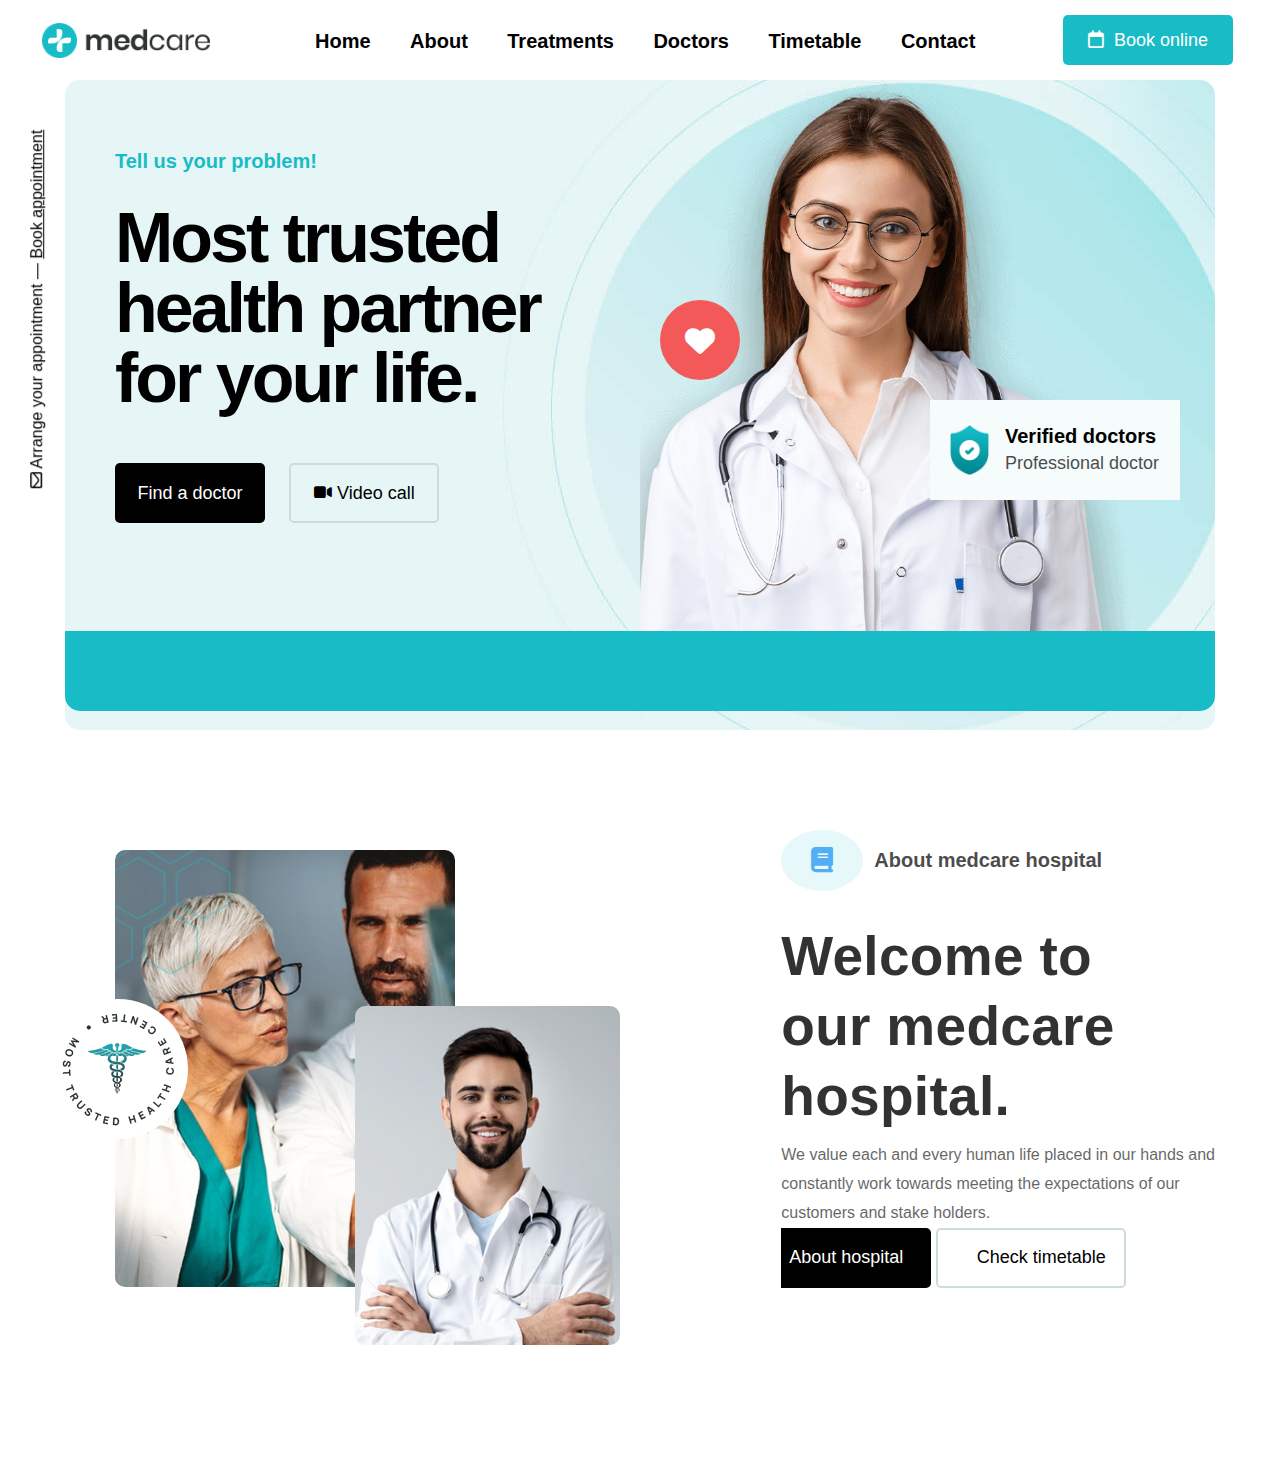
==== index.html @ 9c1ad8ec "Initial commit" ====
<!DOCTYPE html>
<html lang="en">

<head>
  <meta charset="UTF-8" />
  <meta name="viewport" content="width=device-width, initial-scale=1.0" />
  <title>Document</title>
  <link rel="stylesheet" href="Resources/css/style.css" />
  <link rel="stylesheet" href="https://cdnjs.cloudflare.com/ajax/libs/font-awesome/6.5.2/css/all.min.css" />
</head>

<body>
  <header>
    <nav>
      <div class="row">
        <img src="Resources/img/logo/main logo.webp" alt="medcare-logo" class="logo" />
        <ul class="navbar">
          <li><a href="">Home</a></li>
          <li><a href="">About</a></li>
          <li><a href="">Treatments</a></li>
          <li><a href="">Doctors</a></li>
          <li><a href="">Timetable</a></li>
          <li><a href="">Contact</a></li>
        </ul>
        <button class="book">
          <i class="fa-regular fa-calendar" style="color: #ffffff"></i>
          &nbsp;Book online
        </button>
      </div>
    </nav>
  </header>
  <section class="cover" id="first">
    <div class="block">
      <div class="cover-text">
        <h6>Tell us your problem!</h6>
        <h1>Most trusted health partner for your life.</h1>
        <button class="black-blue find-doc">
          <span class="view">Find a doctor</span>
          <span class="hover-view">Trusted doctor</span>
        </button>
        <button class="white-blue vid-call">
          <i class="fa-solid fa-video fa-sm"></i>
          Video call
        </button>
      </div>
      <div class="cover-image">
        <img class="doctor-image" src="Resources/img/doctor.webp" alt="" />
      </div>
    </div>
    <div class="cover-footer"></div>
  </section>
  <div class="side-bar">
    <span>
      <i class="fa-regular fa-envelope" style="color: #000000"></i> Arrange
      your appointment &mdash; <a href="">Book appointment</a>
    </span>
  </div>
  <div class="icon-circle">
    <i class="fa-solid fa-heart fa-lg" style="color: #ffffff"></i>
  </div>
  <div class="doctor-tag">
    <img src="Resources/img/logo/security-logo.webp" alt="security" />
    <h4>Verified doctors</h4>
    <h4 id="prof-doc">Professional doctor</h4>
  </div>

  <!-- Second cover page -->

  <section class="cover" id="second">
    <div class="block">
      <div>
        <img class="doctor1-image" src="Resources/img/doctor1.jpg" alt="" />
        <img class="doctor2-image" src="Resources/img/doctor2.jpg" alt="" />
        <div class="rotatable-logo">
          <img src="Resources/img/logo/logo2 part2.webp" alt="" class="rotate" />
          <img src="Resources/img/logo/logo2 part1.webp" alt="" class="logo-rotate" />
        </div>
      </div>
      <div class="cover-text bookicon">
        <h6 class="ab-text">
          <i class=" circle-bg fa-solid fa-book fa-lg" style="color: #098cf1"></i>
          &nbsp;About medcare hospital
        </h6>
        <h1 class="wel-text">
          Welcome to our medcare hospital.
        </h1>
        <p>
          We value each and every human life placed in our hands and constantly work towards meeting the expectations of our customers and stake holders.
        </p>
        <button class="black-blue about">About hospital</button>
        <button class="white-blue time-table">
          <i class="fa-regular fa-calendar" style="color: #ffffff"></i>
          Check timetable
        </button>
      </div>
    </div>
  </section>
</body>

</html>
---- Resources/css/style.css ----
* {
  padding: 0;
  margin: 0;
}
header {
  height: 80px;
  width: 100%;
  /* background-color: rgb(243, 206, 206); */
}
.row {
  max-width: 1140px;
  margin: 0 auto;
}
body {
  font-family: Manrope, sans-serif;
}
.logo {
  margin-top: 23px;
  margin-left: -28px;
  margin-right: 70px;
  height: 35px;
  float: left;
}
.navbar {
  align-items: center;
  float: left;
}
.navbar a {
  text-decoration: none;
  color: black;
}
.navbar a:active,
.navbar a:hover {
  opacity: 0.6;
}
.navbar li {
  display: inline-block;
  margin-top: 30px;
  font-size: 20px;
  font-weight: 600;
  margin-left: 35px;
}
button {
  border: none;
  border-radius: 5px;
  color: #fff;
  height: 60px;
  font-size: 18px;
  overflow: hidden;
}
.book {
  float: right;
  width: 170px;
  height: 50px;
  margin-top: 15px;
  margin-right: -23px;
  background-color: #18bcc7;
}
.cover {
  height: 650px;
  margin-left: 65px;
  margin-right: 65px;
  background-position: center;
  border-radius: 15px;
}
#first {
  background-image: url("../img/cover-banner-background.jpg");
}
.block {
  display: flex;
}
.cover-text,
.cover-image {
  height: 100%;
  width: 50%;
  overflow: hidden;
}
.cover-text h1 {
  font-size: 70px;
  margin-left: 50px;
  margin-right: 50px;
  font-weight: 700;
  line-height: 70px;
  /* vertical-align:baseline; */
  letter-spacing: -3px;
}
.cover-text h6 {
  color: #18bcc7;
  font-size: 20px;
  margin-left: 50px;
  margin-top: 70px;
  margin-bottom: 30px;
}
.doctor-image {
  height: 80%;
  width: 80%;
  margin-top: 45px;
  scale: 1.2;
}
.cover-footer {
  width: 100%;
  height: 80px;
  /* margin-top: -5px; */
  border-radius: 0 0 15px 15px;
  background-color: #18bcc7;
}
.side-bar {
  position: fixed;
  transform: rotate(270deg);
  left: -142px;
  top: 300px;
}
.side-bar a {
  color: black;
  text-decoration: underline;
}
.icon-circle {
  border-radius: 50%;
  height: 80px;
  width: 80px;
  background-color: #f45959;
  position: absolute;
  top: 300px;
  left: 660px;
}
.icon-circle i {
  font-size: 30px;
  /* margin: 20px; */
  margin-top: 40px;
  margin-left: 25px;
}
.black-blue {
  background-color: black;
}
.white-blue {
  background-color: transparent;
  color: black;
  border: 2px solid #ccdcdc;
}
.find-doc {
  width: 150px;
  margin-left: 50px;
  margin-top: 50px;
}

.hover-view {
  display: none;
}
.find-doc:hover {
  background-color: #f45959;
  .view {
    display: none;
    transition: opacity 0.65s, transform 5s;
    transition-timing-function: cubic-bezier(0.15, 0.85, 0.31, 1);
  }
  .hover-view {
    display: block;
    transform: translate(0%, 0%);
    transition: opacity 0.5s, transform 3s;
    transition-timing-function: cubic-bezier(0.15, 0.85, 0.31, 1);
  }
}

/* .view:hover {
  animation: uphidden 2s;
} */

/* .hover-view:hover{
    animation: upshow 2s;
}


@keyframes uphidden{
    0%{
        margin-top: 20px;
    }
    100%{
        margin-top: -50px;
    }
}
@keyframes upshow{
    0%{
        margin-bottom: 50px;
    }
    100%{
        margin-bottom: 0px;
    }
} */
.vid-call {
  margin-left: 20px;
  width: 150px;
}
.doctor-tag {
  width: 250px;
  height: 100px;
  background-color: #f6fbfb;
  position: absolute;
  top: 400px;
  right: 100px;
}
.doctor-tag h4 {
  font-size: 20px;
  margin-left: 75px;
  margin-top: 25px;
}
.doctor-tag img {
  height: 50px;
  position: absolute;
  margin-top: 25px;
  margin-left: 20px;
}
#prof-doc {
  font-size: 18px;
  font-weight: 100;
  margin-top: 5px;
  opacity: 0.7;
}
#second {
  margin-top: 100px;
}
.doctor1-image {
  margin-top: 20px;
  margin-left: 50px;
  border-radius: 10px;
  width: 340px;
}
.doctor2-image {
  width: 265px;
  position: relative;
  margin-top: -285px;
  margin-left: 290px;
  border-radius: 10px;
}
.rotatable-logo {
  position: absolute;
  width: 140px;
  height: 140px;
  border-radius: 50%;
  background-color: #fff;
  margin-top: -350px;
  margin-left: -17px;
}
.rotate {
  /* position: relative;
    left: -345px;
    top: -600px; */
  margin-left: 13.5px;
  margin-top: 13.5px;
  animation: rotate 8s infinite linear;
}
.logo-rotate {
  /* position: relative;
    left: -435px;
    top: -625px;  */
  margin-bottom: 50px;
  margin-top: -100px;
  margin-left: 40px;
}
@keyframes rotate {
  0% {
    rotate: 0deg;
  }
  100% {
    rotate: 360deg;
  }
}
.cover-text .about {
  margin-left: -20px;
  width: 170px;
}
.cover-text .time-table {
  width: 190px;
}
.bookicon .circle-bg {
  /* width: 30px;
    height: 30px;
    background-color: #8c9fa0;
    margin: 10px; */
  padding: 30px;
  background-color: #dcf6f7;
  border-radius: 50%;
}
.cover-text .ab-text {
  margin-left: 0px;
  margin-top: 0px;
  color: black;
  opacity: 0.7;
}
.cover-text .wel-text {
  font-size: 55px;
  margin-left: 0px;
  margin-top: 0px;
  letter-spacing: 0.3px;
  opacity: 0.8;
}
.cover-text p {
  line-height: 1.8;
  opacity: 0.6;
  margin-top: 10px;
}
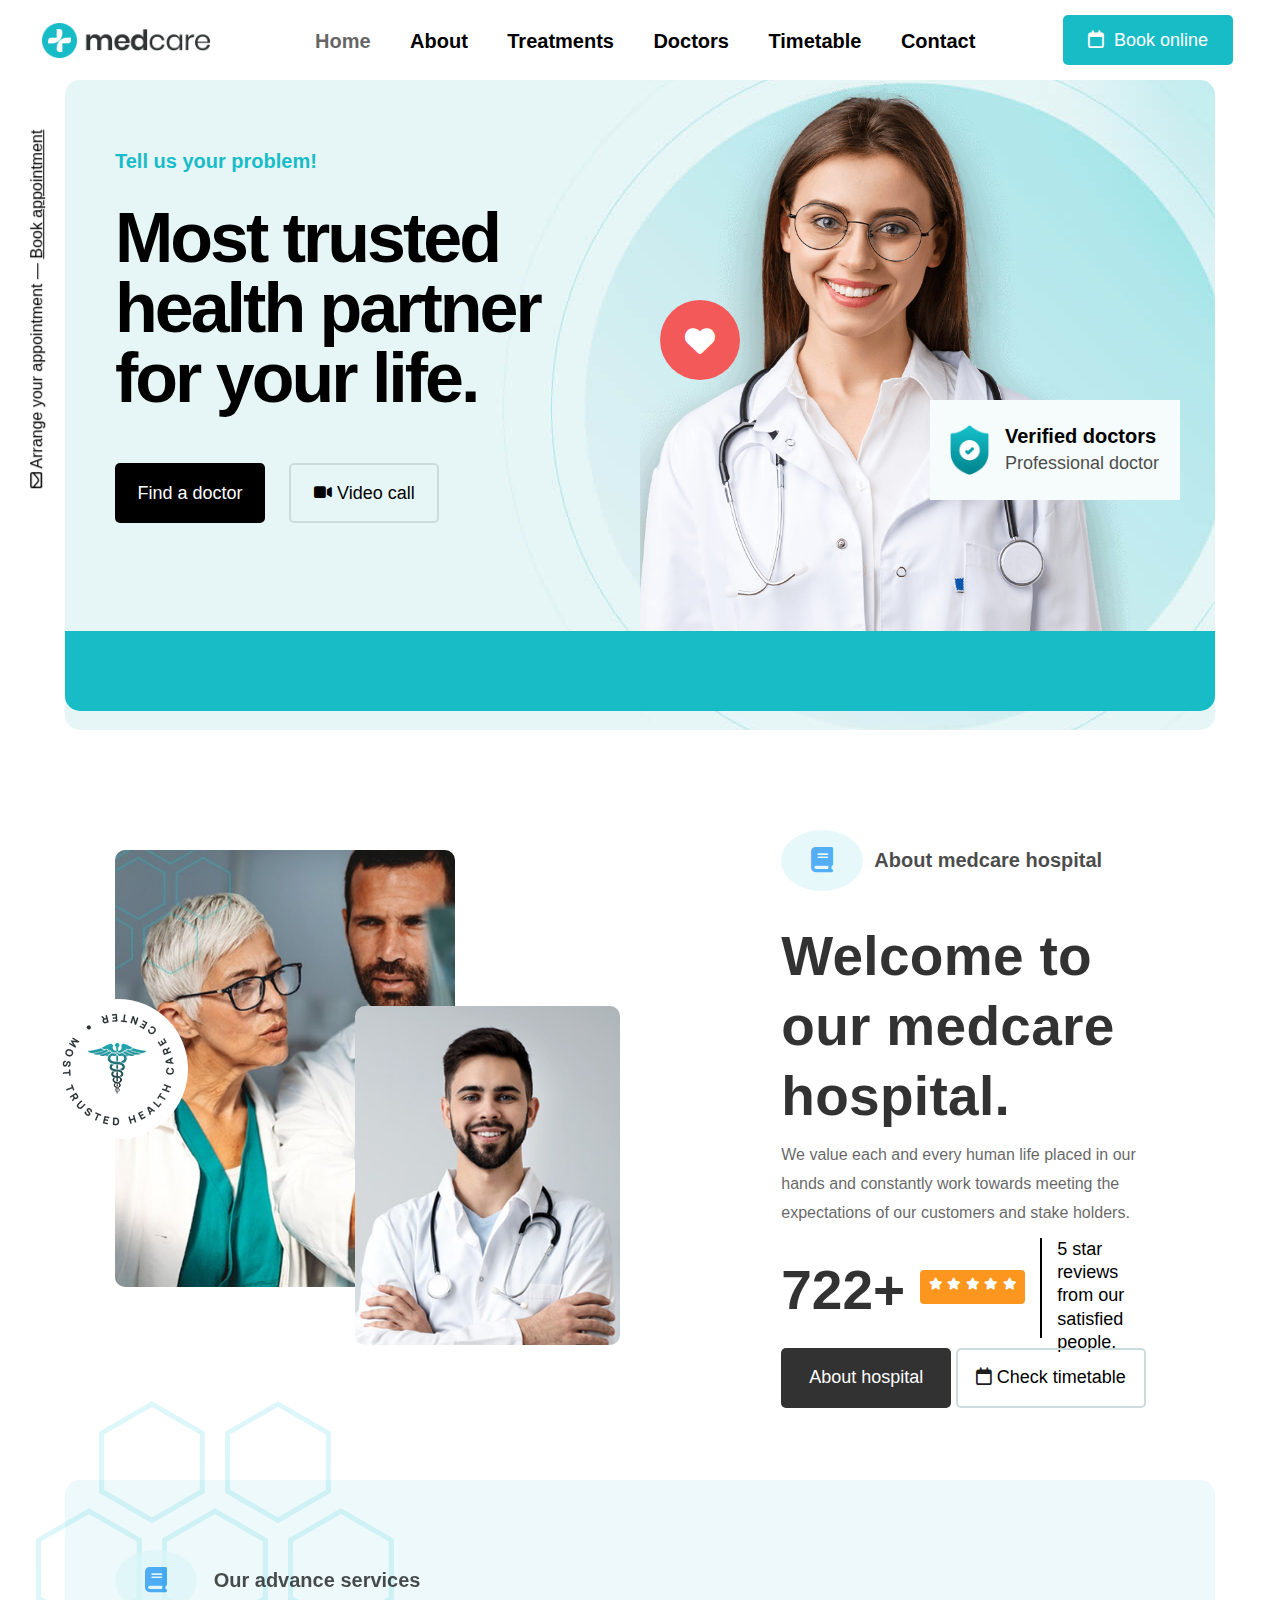
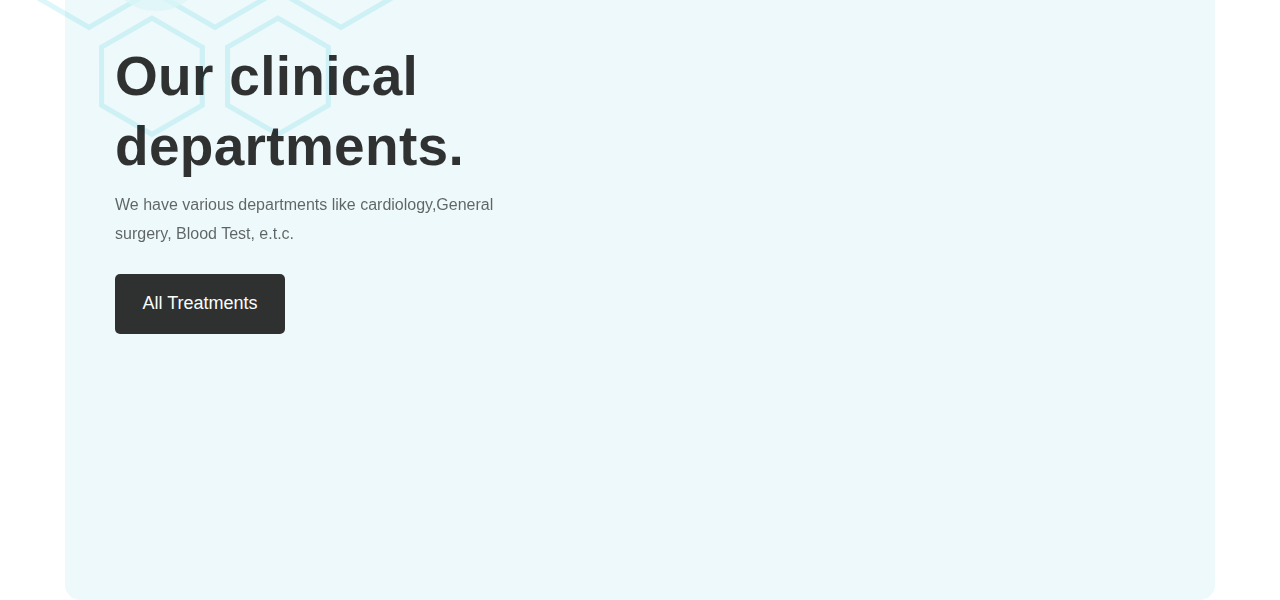
==== commit c070cfba: "CHANGES DONE" ====
--- a/index.html
+++ b/index.html
@@ -15,7 +15,7 @@
       <div class="row">
         <img src="Resources/img/logo/main logo.webp" alt="medcare-logo" class="logo" />
         <ul class="navbar">
-          <li><a href="">Home</a></li>
+          <li><a class="active-page" href="">Home</a></li>
           <li><a href="">About</a></li>
           <li><a href="">Treatments</a></li>
           <li><a href="">Doctors</a></li>
@@ -81,20 +81,56 @@
           <i class=" circle-bg fa-solid fa-book fa-lg" style="color: #098cf1"></i>
           &nbsp;About medcare hospital
         </h6>
-        <h1 class="wel-text">
+        <h1 class="heading-text">
           Welcome to our medcare hospital.
         </h1>
-        <p>
-          We value each and every human life placed in our hands and constantly work towards meeting the expectations of our customers and stake holders.
+        <p class="description-text">
+          We value each and every human life placed in our hands and constantly work towards meeting the expectations of
+          our customers and stake holders.
         </p>
+        <div class="review">
+          <div class="review-count">
+            <div class="count">722&plus;</div>
+            <div class="star">
+              <i class="fa-solid fa-star fa-xs" style="color: #ffffff;"></i>
+              <i class="fa-solid fa-star fa-xs" style="color: #ffffff;"></i>
+              <i class="fa-solid fa-star fa-xs" style="color: #ffffff;"></i>
+              <i class="fa-solid fa-star fa-xs" style="color: #ffffff;"></i>
+              <i class="fa-solid fa-star fa-xs" style="color: #ffffff;"></i>
+            </div>
+          </div>
+          <div class="review-text">
+            5 star reviews from our satisfied people.
+          </div>
+        </div>
         <button class="black-blue about">About hospital</button>
         <button class="white-blue time-table">
-          <i class="fa-regular fa-calendar" style="color: #ffffff"></i>
+          <i class="fa-regular fa-calendar" style="color: #1f1e1e"></i>
           Check timetable
         </button>
       </div>
     </div>
   </section>
+
+  <!-- Third cover -->
+
+  <section class="cover" id="third">
+    <img class="bg-transparent-img" src="Resources/img/design1.svg" alt="">
+    <div class="cover-text bookicon">
+      <h6 class="ab-text">
+        <i class=" circle-bg fa-solid fa-book fa-lg" style="color: #098cf1"></i>
+        &nbsp;
+        Our advance services
+      </h6>
+      <h1 class="heading-text">
+        Our clinical departments.
+      </h1>
+      <p class="description-text">
+        We have various departments like cardiology,General surgery, Blood Test, e.t.c.
+      </p>
+      <button class="black-blue about">All Treatments</button>
+    </div>
+  </section>
 </body>
 
 </html>--- a/Resources/css/style.css
+++ b/Resources/css/style.css
@@ -29,8 +29,10 @@
   text-decoration: none;
   color: black;
 }
-.navbar a:active,
 .navbar a:hover {
+  opacity: 0.6;
+}
+.active-page{
   opacity: 0.6;
 }
 .navbar li {
@@ -100,9 +102,28 @@
 .cover-footer {
   width: 100%;
   height: 80px;
+  display: flex;
   /* margin-top: -5px; */
   border-radius: 0 0 15px 15px;
   background-color: #18bcc7;
+}
+.cover-footer .i-button{
+  width: 30%;
+  height: 100%;
+  display: flex;
+}
+.cover-footer .i-button .text{
+  position: relative;
+  top: 30px;
+  left: 80px;
+  font-size: 20px;
+}
+.cover-footer .slider-text{
+  display: flex;
+  height: 100%;
+  width: 70%;
+  background-color: red;
+
 }
 .side-bar {
   position: fixed;
@@ -197,6 +218,18 @@
   position: absolute;
   top: 400px;
   right: 100px;
+  animation: floatup-down 2s infinite linear .5s alternate both;
+}
+@keyframes floatup-down{
+  0%{
+    transform: translateY(0);
+  }
+  50%{
+    transform: translateY(5px);
+  }
+  100%{
+    transform: translateY(10px);
+  }
 }
 .doctor-tag h4 {
   font-size: 20px;
@@ -215,6 +248,9 @@
   margin-top: 5px;
   opacity: 0.7;
 }
+
+/* Second cover page */
+
 #second {
   margin-top: 100px;
 }
@@ -265,8 +301,9 @@
   }
 }
 .cover-text .about {
-  margin-left: -20px;
+  /* margin-left: -20px; */
   width: 170px;
+  opacity: .8;
 }
 .cover-text .time-table {
   width: 190px;
@@ -286,7 +323,7 @@
   color: black;
   opacity: 0.7;
 }
-.cover-text .wel-text {
+.cover-text .heading-text {
   font-size: 55px;
   margin-left: 0px;
   margin-top: 0px;
@@ -298,3 +335,65 @@
   opacity: 0.6;
   margin-top: 10px;
 }
+.description-text{
+  margin-right: 60px;
+}
+.review{
+  display: flex;
+  height: 100px;
+  margin-top: 10px;
+  margin-bottom: 10px;
+}
+.review-count{
+  display: flex;
+}
+.count{
+  font-size: 55px;
+  font-weight: 700;
+  margin-top: 20px;
+  opacity: 0.8;
+}
+.star{
+  width: 105px;
+  height: 28px;
+  margin: 15px;
+  margin-top: 32px;
+  border-radius: 4px;
+  background-color: #fd961e;
+  text-align: center;
+  padding-top: 6px;
+}
+.review-text{
+  border-left: 2px solid;
+  font-size: 18px;
+  /* margin-right: 15px; */
+  padding-left: 15px;
+  padding-right: 65px;
+  line-height: 1.3;
+  /* text-orientation: sideways-right; */
+  /* transform:; */
+}
+
+/* Third cover css */
+#third{
+  /* margin-top: 100px; */
+  background: transparent;
+  background-color: #edf9fa;
+  padding-top: 70px;
+  padding-left: 50px;
+}
+#third .cover-text{
+  width: 40%;
+  height: 65%;
+}
+.bg-transparent-img{
+  position: absolute;
+  margin-top: -150px;
+  margin-left: -80px;
+  /* z-index: -1; */
+  opacity: .15;
+}
+
+#third .about{
+  margin-top: 25px;
+}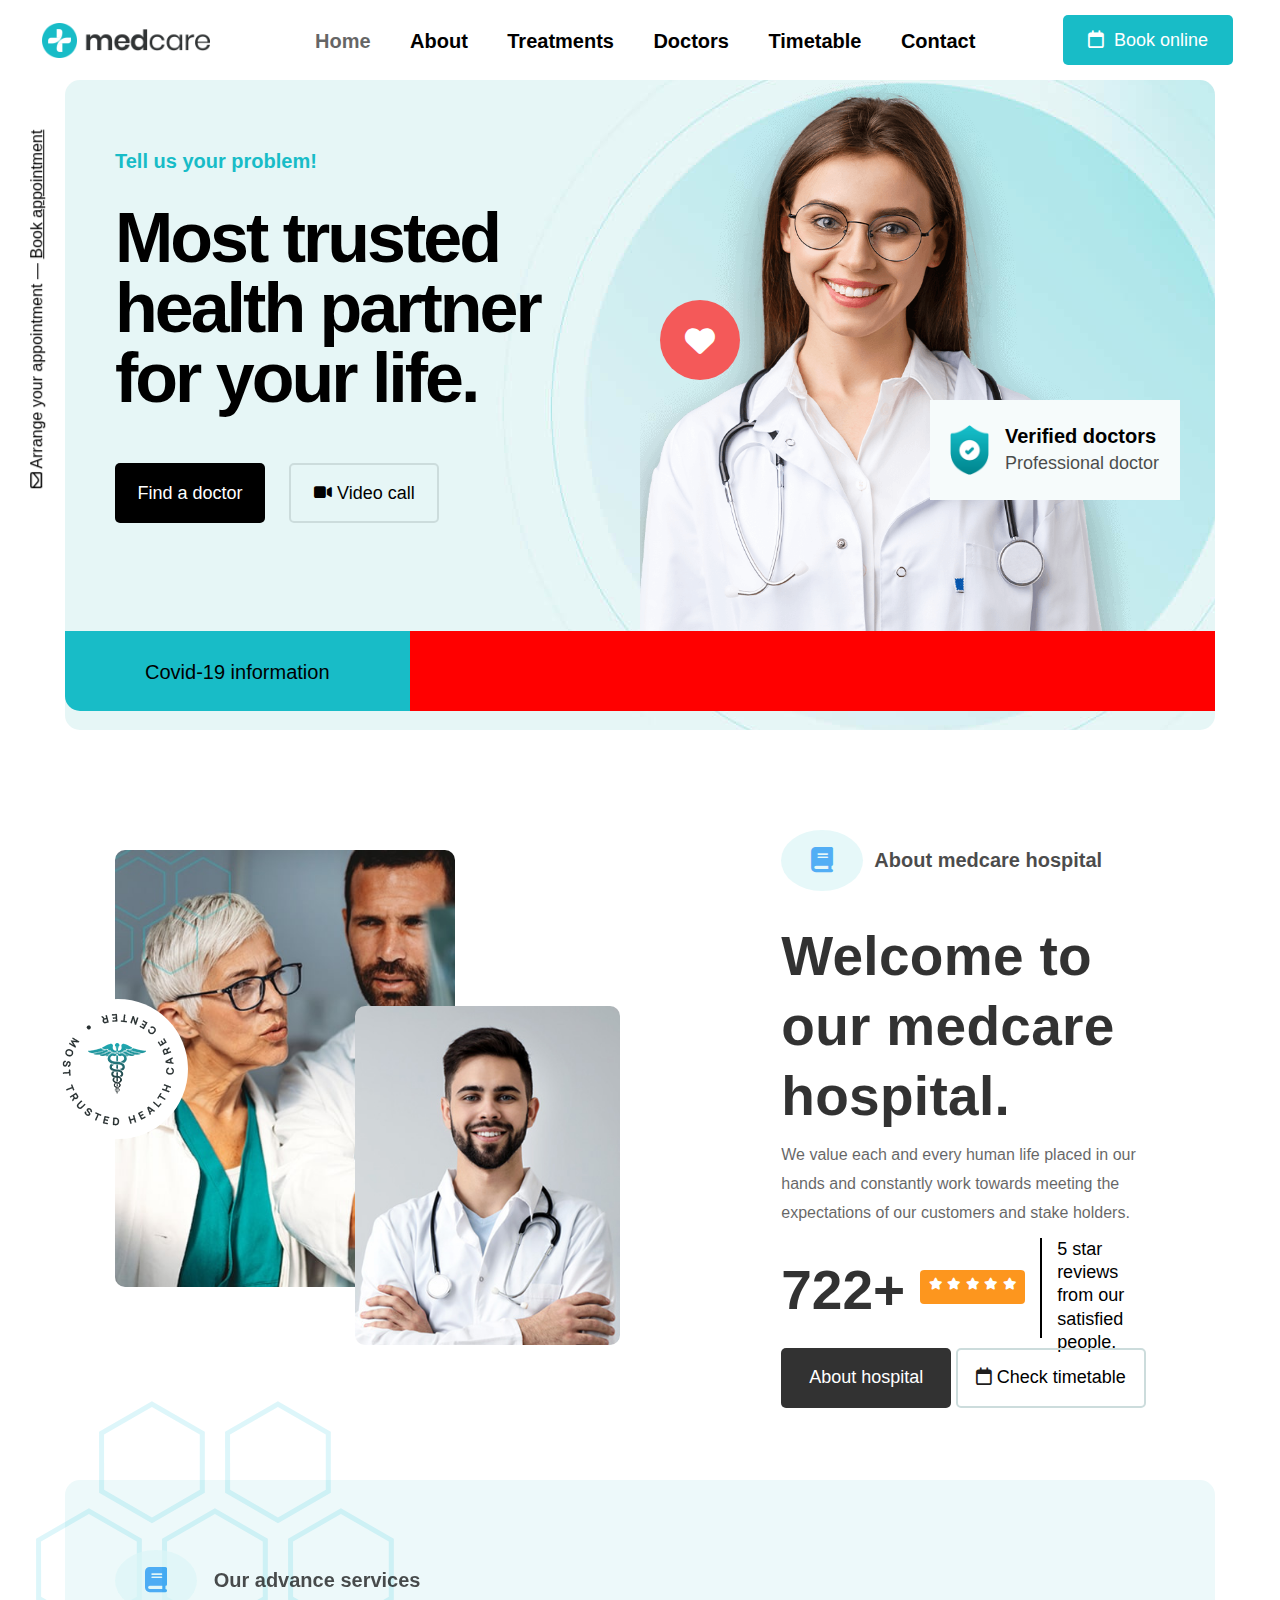
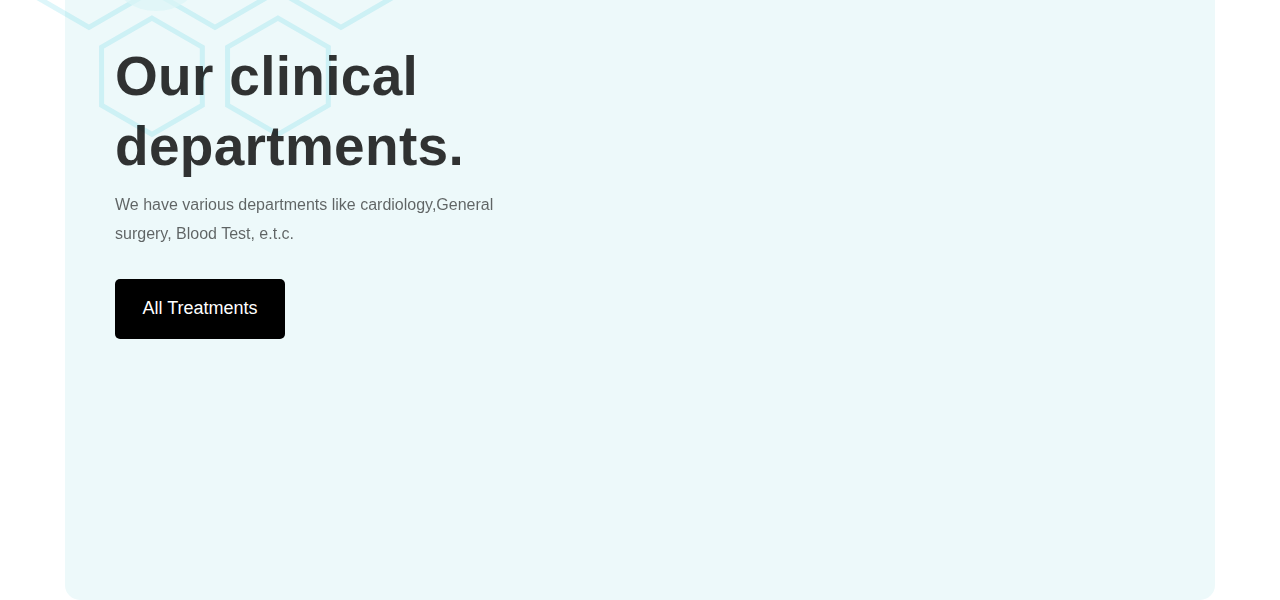
==== commit f9326bec: "owl carousel update" ====
--- a/index.html
+++ b/index.html
@@ -1,136 +1,251 @@
 <!DOCTYPE html>
 <html lang="en">
-
-<head>
-  <meta charset="UTF-8" />
-  <meta name="viewport" content="width=device-width, initial-scale=1.0" />
-  <title>Document</title>
-  <link rel="stylesheet" href="Resources/css/style.css" />
-  <link rel="stylesheet" href="https://cdnjs.cloudflare.com/ajax/libs/font-awesome/6.5.2/css/all.min.css" />
-</head>
-
-<body>
-  <header>
-    <nav>
-      <div class="row">
-        <img src="Resources/img/logo/main logo.webp" alt="medcare-logo" class="logo" />
-        <ul class="navbar">
-          <li><a class="active-page" href="">Home</a></li>
-          <li><a href="">About</a></li>
-          <li><a href="">Treatments</a></li>
-          <li><a href="">Doctors</a></li>
-          <li><a href="">Timetable</a></li>
-          <li><a href="">Contact</a></li>
-        </ul>
-        <button class="book">
-          <i class="fa-regular fa-calendar" style="color: #ffffff"></i>
-          &nbsp;Book online
-        </button>
-      </div>
-    </nav>
-  </header>
-  <section class="cover" id="first">
-    <div class="block">
-      <div class="cover-text">
-        <h6>Tell us your problem!</h6>
-        <h1>Most trusted health partner for your life.</h1>
-        <button class="black-blue find-doc">
-          <span class="view">Find a doctor</span>
-          <span class="hover-view">Trusted doctor</span>
-        </button>
-        <button class="white-blue vid-call">
-          <i class="fa-solid fa-video fa-sm"></i>
-          Video call
-        </button>
-      </div>
-      <div class="cover-image">
-        <img class="doctor-image" src="Resources/img/doctor.webp" alt="" />
-      </div>
+  <head>
+    <meta charset="UTF-8" />
+    <meta name="viewport" content="width=device-width, initial-scale=1.0" />
+    <title>Document</title>
+    <link rel="stylesheet" href="Resources/css/style.css" />
+    <link
+      rel="stylesheet"
+      href="https://cdnjs.cloudflare.com/ajax/libs/font-awesome/6.5.2/css/all.min.css"
+    />
+    <!-- //owl carausel -->
+    <link
+      rel="stylesheet"
+      href="https://cdnjs.cloudflare.com/ajax/libs/OwlCarousel2/2.3.4/assets/owl.carousel.min.css"
+      integrity="sha512-tS3S5qG0BlhnQROyJXvNjeEM4UpMXHrQfTGmbQ1gKmelCxlSEBUaxhRBj/EFTzpbP4RVSrpEikbmdJobCvhE3g=="
+      crossorigin="anonymous"
+      referrerpolicy="no-referrer"
+    />
+    <link
+      rel="stylesheet"
+      href="https://cdnjs.cloudflare.com/ajax/libs/OwlCarousel2/2.3.4/assets/owl.theme.default.min.css"
+      integrity="sha512-sMXtMNL1zRzolHYKEujM2AqCLUR9F2C4/05cdbxjjLSRvMQIciEPCQZo++nk7go3BtSuK9kfa/s+a4f4i5pLkw=="
+      crossorigin="anonymous"
+      referrerpolicy="no-referrer"
+    />
+    <!-- owl carausel -->
+  </head>
+
+  <body>
+    <header>
+      <nav>
+        <div class="row">
+          <img
+            src="Resources/img/logo/main logo.webp"
+            alt="medcare-logo"
+            class="logo"
+          />
+          <ul class="navbar">
+            <li><a class="active-page" href="">Home</a></li>
+            <li><a href="">About</a></li>
+            <li><a href="">Treatments</a></li>
+            <li><a href="">Doctors</a></li>
+            <li><a href="">Timetable</a></li>
+            <li><a href="">Contact</a></li>
+          </ul>
+          <button class="book">
+            <i class="fa-regular fa-calendar" style="color: #ffffff"></i>
+            &nbsp;Book online
+          </button>
+        </div>
+      </nav>
+    </header>
+    <section class="cover" id="first">
+      <div class="block">
+        <div class="cover-text">
+          <h6>Tell us your problem!</h6>
+          <h1>Most trusted health partner for your life.</h1>
+          <button class="black-blue find-doc">
+            <span class="view">Find a doctor</span>
+            <span class="hover-view">Trusted doctor</span>
+          </button>
+          <button class="white-blue vid-call">
+            <i class="fa-solid fa-video fa-sm"></i>
+            Video call
+          </button>
+        </div>
+        <div class="cover-image">
+          <img class="doctor-image" src="Resources/img/doctor.webp" alt="" />
+        </div>
+      </div>
+      <div class="cover-footer">
+        <div class="i-button">
+          <span class="text">Covid-19 information</span>
+        </div>
+        <div class="slider-text">
+          <!--         
+Get vaccinated as soon as it's your turn and follow guidance on vaccination.
+Clean your hands frequently with alcohol-based hand soap and water.
+Cover your mouth and nose with a bent elbow or tissue when you cough. -->
+        </div>
+      </div>
+    </section>
+    <div class="side-bar">
+      <span>
+        <i class="fa-regular fa-envelope" style="color: #000000"></i> Arrange
+        your appointment &mdash; <a href="">Book appointment</a>
+      </span>
     </div>
-    <div class="cover-footer"></div>
-  </section>
-  <div class="side-bar">
-    <span>
-      <i class="fa-regular fa-envelope" style="color: #000000"></i> Arrange
-      your appointment &mdash; <a href="">Book appointment</a>
-    </span>
-  </div>
-  <div class="icon-circle">
-    <i class="fa-solid fa-heart fa-lg" style="color: #ffffff"></i>
-  </div>
-  <div class="doctor-tag">
-    <img src="Resources/img/logo/security-logo.webp" alt="security" />
-    <h4>Verified doctors</h4>
-    <h4 id="prof-doc">Professional doctor</h4>
-  </div>
-
-  <!-- Second cover page -->
-
-  <section class="cover" id="second">
-    <div class="block">
-      <div>
-        <img class="doctor1-image" src="Resources/img/doctor1.jpg" alt="" />
-        <img class="doctor2-image" src="Resources/img/doctor2.jpg" alt="" />
-        <div class="rotatable-logo">
-          <img src="Resources/img/logo/logo2 part2.webp" alt="" class="rotate" />
-          <img src="Resources/img/logo/logo2 part1.webp" alt="" class="logo-rotate" />
-        </div>
-      </div>
-      <div class="cover-text bookicon">
-        <h6 class="ab-text">
-          <i class=" circle-bg fa-solid fa-book fa-lg" style="color: #098cf1"></i>
-          &nbsp;About medcare hospital
-        </h6>
-        <h1 class="heading-text">
-          Welcome to our medcare hospital.
-        </h1>
-        <p class="description-text">
-          We value each and every human life placed in our hands and constantly work towards meeting the expectations of
-          our customers and stake holders.
-        </p>
-        <div class="review">
-          <div class="review-count">
-            <div class="count">722&plus;</div>
-            <div class="star">
-              <i class="fa-solid fa-star fa-xs" style="color: #ffffff;"></i>
-              <i class="fa-solid fa-star fa-xs" style="color: #ffffff;"></i>
-              <i class="fa-solid fa-star fa-xs" style="color: #ffffff;"></i>
-              <i class="fa-solid fa-star fa-xs" style="color: #ffffff;"></i>
-              <i class="fa-solid fa-star fa-xs" style="color: #ffffff;"></i>
+    <div class="icon-circle">
+      <i class="fa-solid fa-heart fa-lg" style="color: #ffffff"></i>
+    </div>
+    <div class="doctor-tag">
+      <img src="Resources/img/logo/security-logo.webp" alt="security" />
+      <h4>Verified doctors</h4>
+      <h4 id="prof-doc">Professional doctor</h4>
+    </div>
+
+    <!-- Second cover page -->
+
+    <section class="cover" id="second">
+      <div class="block">
+        <div>
+          <img class="doctor1-image" src="Resources/img/doctor1.jpg" alt="" />
+          <img class="doctor2-image" src="Resources/img/doctor2.jpg" alt="" />
+          <div class="rotatable-logo">
+            <img
+              src="Resources/img/logo/logo2 part2.webp"
+              alt=""
+              class="rotate"
+            />
+            <img
+              src="Resources/img/logo/logo2 part1.webp"
+              alt=""
+              class="logo-rotate"
+            />
+          </div>
+        </div>
+        <div class="cover-text bookicon">
+          <h6 class="ab-text">
+            <i
+              class="circle-bg fa-solid fa-book fa-lg"
+              style="color: #098cf1"
+            ></i>
+            &nbsp;About medcare hospital
+          </h6>
+          <h1 class="heading-text">Welcome to our medcare hospital.</h1>
+          <p class="description-text">
+            We value each and every human life placed in our hands and
+            constantly work towards meeting the expectations of our customers
+            and stake holders.
+          </p>
+          <div class="review">
+            <div class="review-count">
+              <div class="count">722&plus;</div>
+              <div class="star">
+                <i class="fa-solid fa-star fa-xs" style="color: #ffffff"></i>
+                <i class="fa-solid fa-star fa-xs" style="color: #ffffff"></i>
+                <i class="fa-solid fa-star fa-xs" style="color: #ffffff"></i>
+                <i class="fa-solid fa-star fa-xs" style="color: #ffffff"></i>
+                <i class="fa-solid fa-star fa-xs" style="color: #ffffff"></i>
+              </div>
+            </div>
+            <div class="review-text">
+              5 star reviews from our satisfied people.
             </div>
           </div>
-          <div class="review-text">
-            5 star reviews from our satisfied people.
+          <button class="black-blue about">About hospital</button>
+          <button class="white-blue time-table">
+            <i class="fa-regular fa-calendar" style="color: #1f1e1e"></i>
+            Check timetable
+          </button>
+        </div>
+      </div>
+    </section>
+
+    <!-- Third cover -->
+
+    <section class="cover" id="third">
+      <img class="bg-transparent-img" src="Resources/img/design1.svg" alt="" />
+      <div class="card-sl">
+        <div class="cover-text bookicon">
+          <h6 class="ab-text">
+            <i
+              class="circle-bg fa-solid fa-book fa-lg"
+              style="color: #098cf1"
+            ></i>
+            &nbsp; Our advance services
+          </h6>
+          <h1 class="heading-text">Our clinical departments.</h1>
+          <p class="description-text">
+            We have various departments like cardiology,General surgery, Blood
+            Test, e.t.c.
+          </p>
+          <button class="black-blue treat-btn">All Treatments</button>
+        </div>
+        <div class="slider-card">
+          <div class="owl-carousel">
+            <div class="sl-card">
+              <div class="round-bg">
+                <img src="Resources/img/p-care.svg" alt="">
+              </div>
+            </div>
+
+            <div class="sl-card"></div>
+            <div class="sl-card"></div>
+            <div class="sl-card"></div>
+            <div class="sl-card"></div>
           </div>
         </div>
-        <button class="black-blue about">About hospital</button>
-        <button class="white-blue time-table">
-          <i class="fa-regular fa-calendar" style="color: #1f1e1e"></i>
-          Check timetable
-        </button>
-      </div>
-    </div>
-  </section>
-
-  <!-- Third cover -->
-
-  <section class="cover" id="third">
-    <img class="bg-transparent-img" src="Resources/img/design1.svg" alt="">
-    <div class="cover-text bookicon">
-      <h6 class="ab-text">
-        <i class=" circle-bg fa-solid fa-book fa-lg" style="color: #098cf1"></i>
-        &nbsp;
-        Our advance services
-      </h6>
-      <h1 class="heading-text">
-        Our clinical departments.
-      </h1>
-      <p class="description-text">
-        We have various departments like cardiology,General surgery, Blood Test, e.t.c.
-      </p>
-      <button class="black-blue about">All Treatments</button>
-    </div>
-  </section>
-</body>
-
-</html>+      </div>
+
+    <!-- //owlcarousel -->
+    <!-- <script>
+      $(document).ready(function () {
+        $(".owl-carousel").owlCarousel();
+      });
+    </script> -->
+    
+    <!-- <script>
+      
+    </script> -->
+    <script
+      src="https://cdnjs.cloudflare.com/ajax/libs/jquery/3.7.1/jquery.min.js"
+      integrity="sha512-v2CJ7UaYy4JwqLDIrZUI/4hqeoQieOmAZNXBeQyjo21dadnwR+8ZaIJVT8EE2iyI61OV8e6M8PP2/4hpQINQ/g=="
+      crossorigin="anonymous"
+      referrerpolicy="no-referrer"
+    ></script>
+    <script
+      src="https://cdnjs.cloudflare.com/ajax/libs/OwlCarousel2/2.3.4/owl.carousel.min.js"
+      integrity="sha512-bPs7Ae6pVvhOSiIcyUClR7/q2OAsRiovw4vAkX+zJbw3ShAeeqezq50RIIcIURq7Oa20rW2n2q+fyXBNcU9lrw=="
+      crossorigin="anonymous"
+      referrerpolicy="no-referrer"
+    ></script>
+
+    <script>
+      var owl = $(".owl-carousel");
+      owl.owlCarousel({
+        items: 2.2,
+        loop: true,
+        margin: 10,
+        autoplay: true,
+        autoplayTimeout: 3000,
+        autoplayHoverPause: true,
+      });
+      $(".play").on("click", function () {
+        owl.trigger("play.owl.autoplay", [1000]);
+      });
+      $(".stop").on("click", function () {
+        owl.trigger("stop.owl.autoplay");
+      });
+//       $('.owl-carousel').owlCarousel({
+//     loop:true,
+//     margin:10,
+//     nav:true,
+//     responsive:{
+//         0:{
+//             items:1
+//         },
+//         600:{
+//             items:3
+//         },
+//         1000:{
+//             items:5
+//         }
+//     }
+// })
+    </script>
+    <!-- //owlcarousel -->
+  </body>
+</html>
--- a/Resources/css/style.css
+++ b/Resources/css/style.css
@@ -382,9 +382,17 @@
   padding-top: 70px;
   padding-left: 50px;
 }
-#third .cover-text{
+.card-sl{
+  height: 65%;
+  width: 100%;
+  display: flex;
+
+}
+.card-sl .cover-text{
   width: 40%;
-  height: 65%;
+  height:100%;
+  display: flex;
+  flex-direction: column;
 }
 .bg-transparent-img{
   position: absolute;
@@ -396,4 +404,39 @@
 
 #third .about{
   margin-top: 25px;
+  display: flex;
+  flex-direction: column;
+}
+.card-sl .slider-card{
+  width: 60%;
+  height: 100%;
+  display: flex;
+  /* background-color: aqua; */
+} 
+.treat-btn{
+  width: 170px;
+  margin-top: 30px;
+}
+.sl-card{
+  height: 370px;
+  width: 285px;
+  background-color: #fff;
+  /* border: 2px solid black; */
+  border-radius: 2px;
+  margin: 8px;
+  box-shadow:  0px 1px 8px #e0d7d7, -1px -2px 8px #e0d7d7;
+}
+.sl-card .round-bg{
+  height: 110px;
+  width: 110px;
+  border-radius: 50%;
+  position: absolute;
+  margin: 30px;
+  background-color: #edf9fa;
+}
+.sl-card .round-bg img{
+  /* width: 20px; */
+  height: 70px;
+  padding-top: 10px;
+  padding-left: -10px;
 }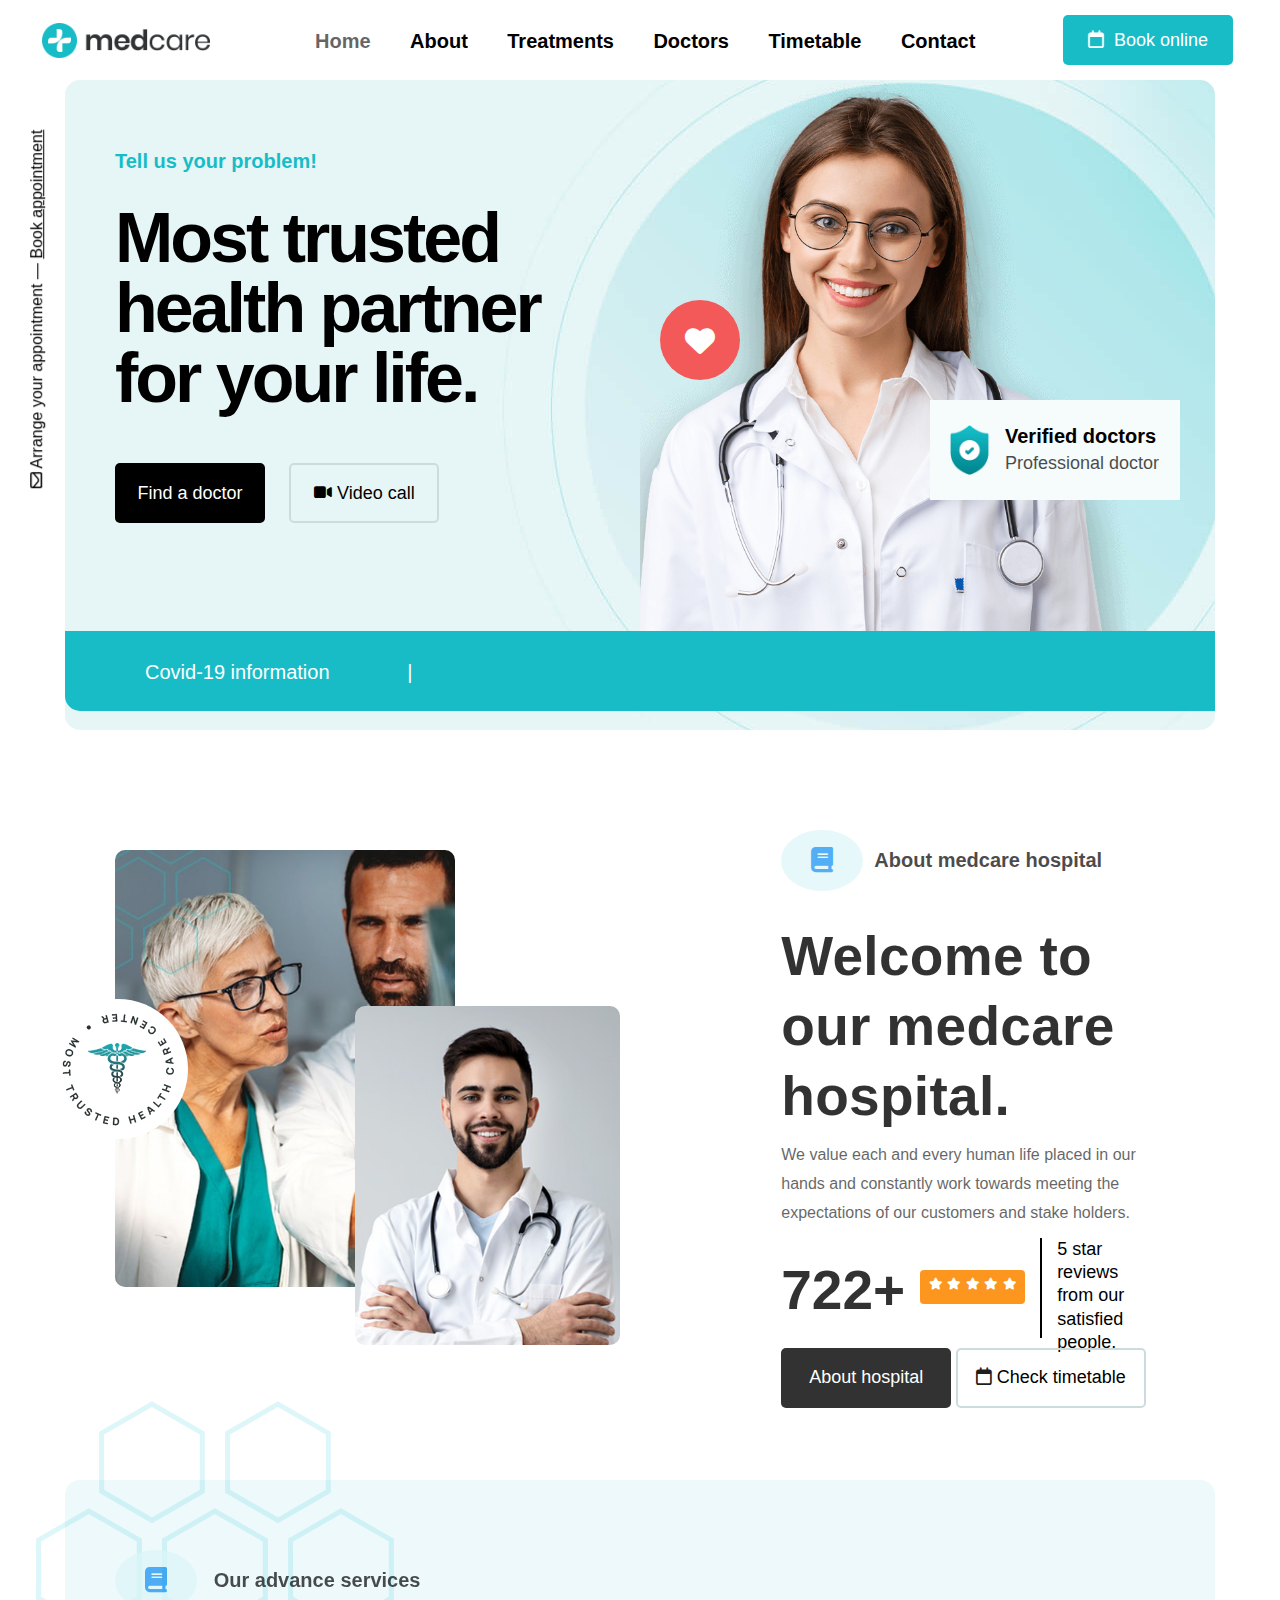
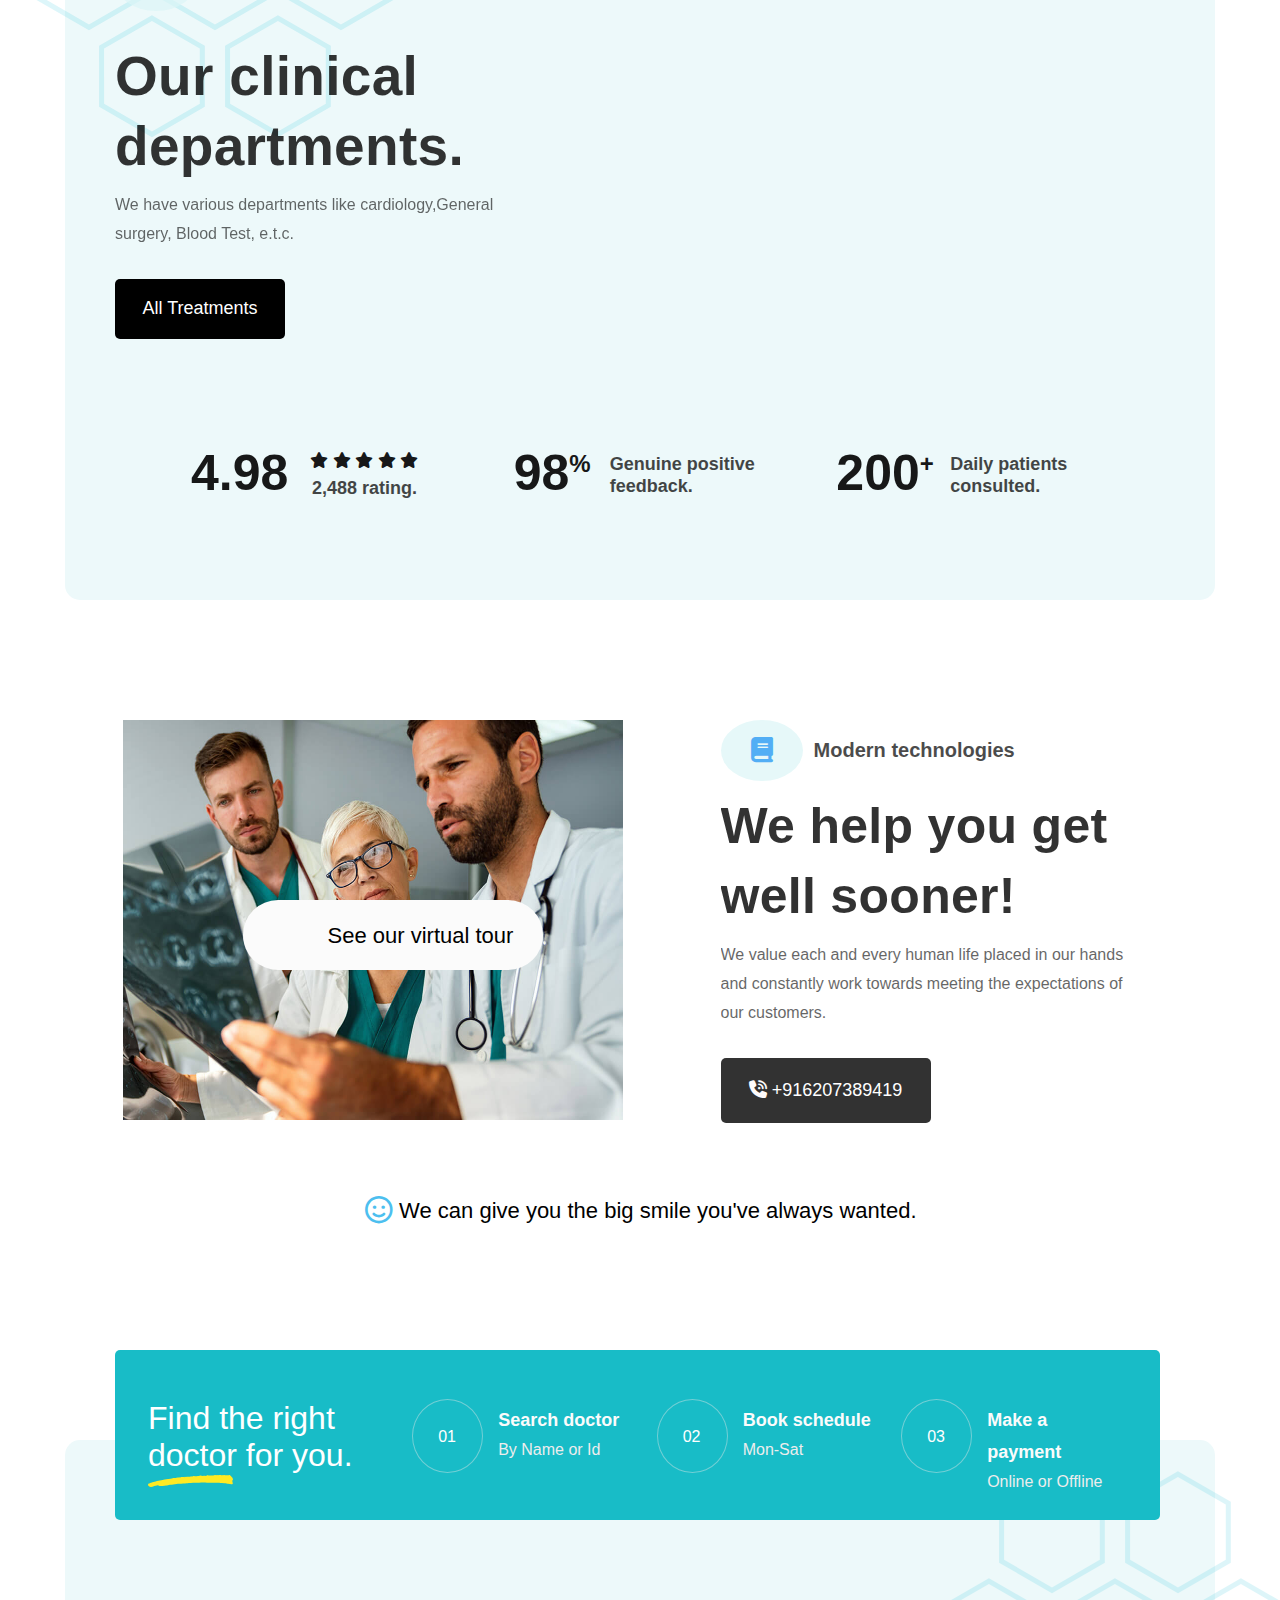
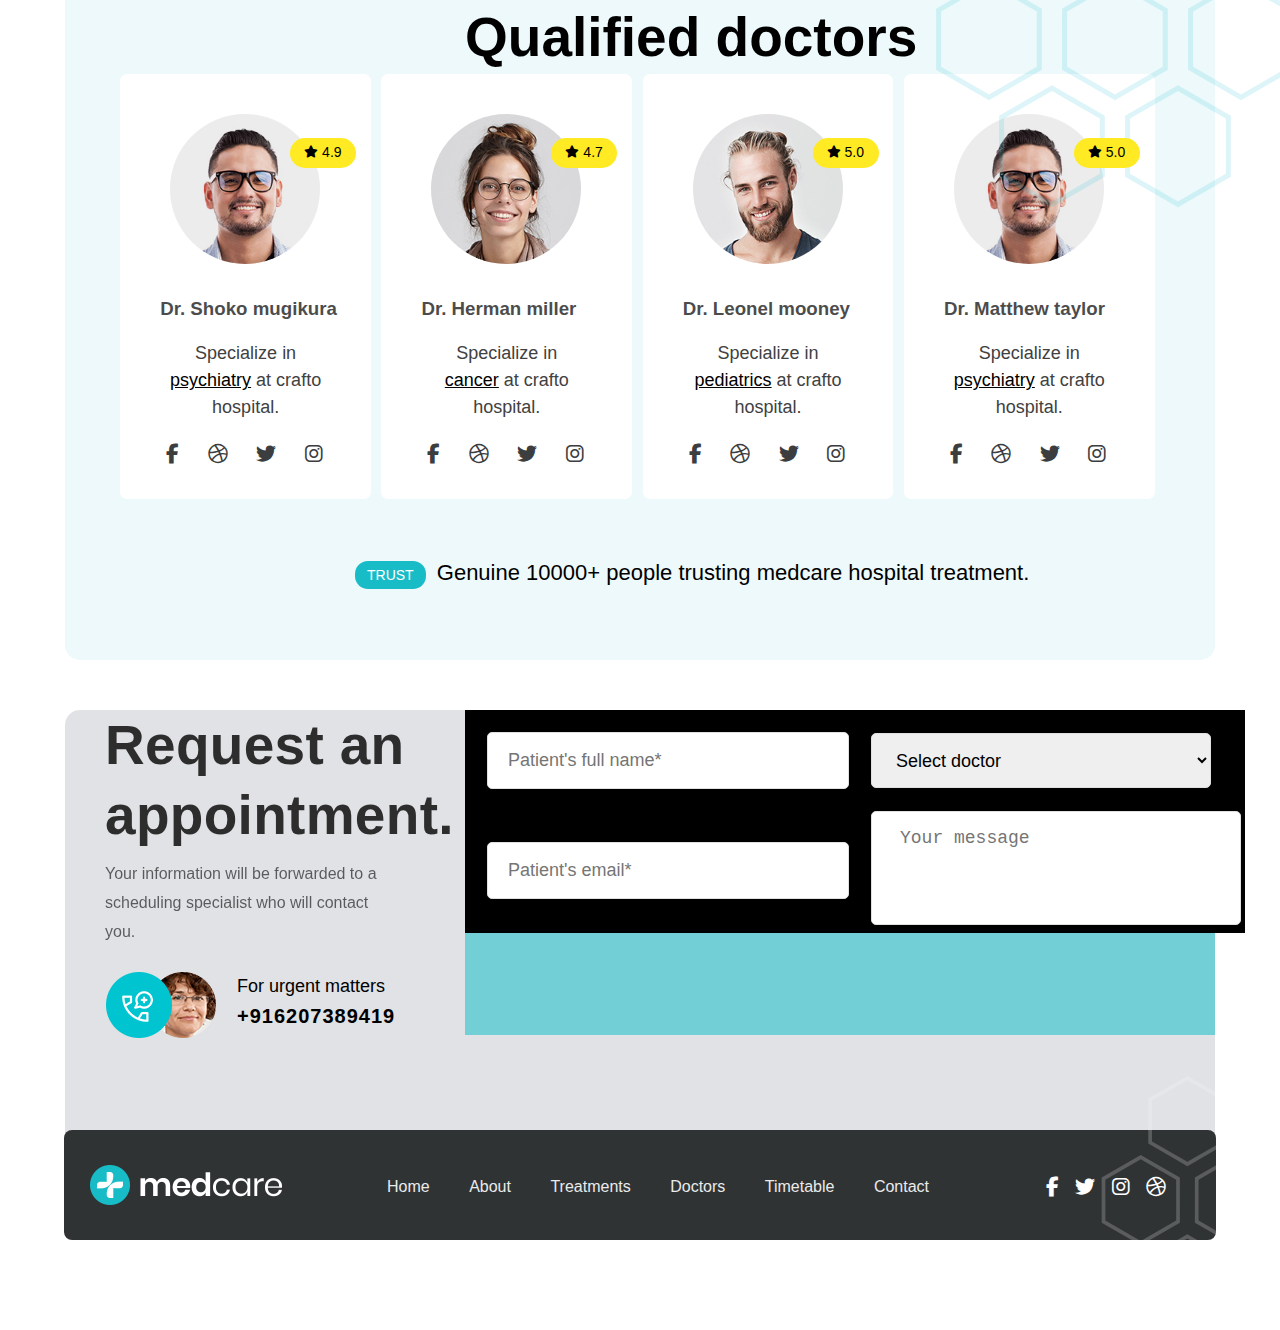
==== commit 44633360: "First page almost done" ====
--- a/index.html
+++ b/index.html
@@ -1,251 +1,538 @@
 <!DOCTYPE html>
 <html lang="en">
-  <head>
-    <meta charset="UTF-8" />
-    <meta name="viewport" content="width=device-width, initial-scale=1.0" />
-    <title>Document</title>
-    <link rel="stylesheet" href="Resources/css/style.css" />
-    <link
-      rel="stylesheet"
-      href="https://cdnjs.cloudflare.com/ajax/libs/font-awesome/6.5.2/css/all.min.css"
-    />
-    <!-- //owl carausel -->
-    <link
-      rel="stylesheet"
-      href="https://cdnjs.cloudflare.com/ajax/libs/OwlCarousel2/2.3.4/assets/owl.carousel.min.css"
-      integrity="sha512-tS3S5qG0BlhnQROyJXvNjeEM4UpMXHrQfTGmbQ1gKmelCxlSEBUaxhRBj/EFTzpbP4RVSrpEikbmdJobCvhE3g=="
-      crossorigin="anonymous"
-      referrerpolicy="no-referrer"
-    />
-    <link
-      rel="stylesheet"
-      href="https://cdnjs.cloudflare.com/ajax/libs/OwlCarousel2/2.3.4/assets/owl.theme.default.min.css"
-      integrity="sha512-sMXtMNL1zRzolHYKEujM2AqCLUR9F2C4/05cdbxjjLSRvMQIciEPCQZo++nk7go3BtSuK9kfa/s+a4f4i5pLkw=="
-      crossorigin="anonymous"
-      referrerpolicy="no-referrer"
-    />
-    <!-- owl carausel -->
-  </head>
-
-  <body>
-    <header>
-      <nav>
-        <div class="row">
-          <img
-            src="Resources/img/logo/main logo.webp"
-            alt="medcare-logo"
-            class="logo"
-          />
-          <ul class="navbar">
-            <li><a class="active-page" href="">Home</a></li>
-            <li><a href="">About</a></li>
-            <li><a href="">Treatments</a></li>
-            <li><a href="">Doctors</a></li>
-            <li><a href="">Timetable</a></li>
-            <li><a href="">Contact</a></li>
-          </ul>
-          <button class="book">
-            <i class="fa-regular fa-calendar" style="color: #ffffff"></i>
-            &nbsp;Book online
-          </button>
-        </div>
-      </nav>
-    </header>
-    <section class="cover" id="first">
-      <div class="block">
-        <div class="cover-text">
-          <h6>Tell us your problem!</h6>
-          <h1>Most trusted health partner for your life.</h1>
-          <button class="black-blue find-doc">
-            <span class="view">Find a doctor</span>
-            <span class="hover-view">Trusted doctor</span>
-          </button>
-          <button class="white-blue vid-call">
-            <i class="fa-solid fa-video fa-sm"></i>
-            Video call
-          </button>
-        </div>
-        <div class="cover-image">
-          <img class="doctor-image" src="Resources/img/doctor.webp" alt="" />
-        </div>
-      </div>
-      <div class="cover-footer">
-        <div class="i-button">
-          <span class="text">Covid-19 information</span>
-        </div>
-        <div class="slider-text">
-          <!--         
-Get vaccinated as soon as it's your turn and follow guidance on vaccination.
-Clean your hands frequently with alcohol-based hand soap and water.
-Cover your mouth and nose with a bent elbow or tissue when you cough. -->
-        </div>
-      </div>
-    </section>
-    <div class="side-bar">
-      <span>
-        <i class="fa-regular fa-envelope" style="color: #000000"></i> Arrange
-        your appointment &mdash; <a href="">Book appointment</a>
-      </span>
-    </div>
-    <div class="icon-circle">
-      <i class="fa-solid fa-heart fa-lg" style="color: #ffffff"></i>
-    </div>
-    <div class="doctor-tag">
-      <img src="Resources/img/logo/security-logo.webp" alt="security" />
-      <h4>Verified doctors</h4>
-      <h4 id="prof-doc">Professional doctor</h4>
-    </div>
-
-    <!-- Second cover page -->
-
-    <section class="cover" id="second">
-      <div class="block">
-        <div>
-          <img class="doctor1-image" src="Resources/img/doctor1.jpg" alt="" />
-          <img class="doctor2-image" src="Resources/img/doctor2.jpg" alt="" />
-          <div class="rotatable-logo">
-            <img
-              src="Resources/img/logo/logo2 part2.webp"
-              alt=""
-              class="rotate"
-            />
-            <img
-              src="Resources/img/logo/logo2 part1.webp"
-              alt=""
-              class="logo-rotate"
-            />
-          </div>
-        </div>
-        <div class="cover-text bookicon">
-          <h6 class="ab-text">
-            <i
-              class="circle-bg fa-solid fa-book fa-lg"
-              style="color: #098cf1"
-            ></i>
-            &nbsp;About medcare hospital
-          </h6>
-          <h1 class="heading-text">Welcome to our medcare hospital.</h1>
-          <p class="description-text">
-            We value each and every human life placed in our hands and
-            constantly work towards meeting the expectations of our customers
-            and stake holders.
+
+<head>
+  <meta charset="UTF-8" />
+  <meta name="viewport" content="width=device-width, initial-scale=1.0" />
+  <title>Document</title>
+  <link rel="stylesheet" href="Resources/css/style.css" />
+  <link rel="stylesheet" href="https://cdnjs.cloudflare.com/ajax/libs/font-awesome/6.5.2/css/all.min.css" />
+  <!-- //owl carausel -->
+  <link rel="stylesheet" href="https://cdnjs.cloudflare.com/ajax/libs/OwlCarousel2/2.3.4/assets/owl.carousel.min.css"
+    integrity="sha512-tS3S5qG0BlhnQROyJXvNjeEM4UpMXHrQfTGmbQ1gKmelCxlSEBUaxhRBj/EFTzpbP4RVSrpEikbmdJobCvhE3g=="
+    crossorigin="anonymous" referrerpolicy="no-referrer" />
+  <link rel="stylesheet"
+    href="https://cdnjs.cloudflare.com/ajax/libs/OwlCarousel2/2.3.4/assets/owl.theme.default.min.css"
+    integrity="sha512-sMXtMNL1zRzolHYKEujM2AqCLUR9F2C4/05cdbxjjLSRvMQIciEPCQZo++nk7go3BtSuK9kfa/s+a4f4i5pLkw=="
+    crossorigin="anonymous" referrerpolicy="no-referrer" />
+  <!-- owl carausel -->
+</head>
+
+<body>
+  <header>
+    <nav>
+      <div class="row">
+        <img src="Resources/img/logo/main logo.webp" alt="medcare-logo" class="logo" />
+        <ul class="navbar">
+          <li><a class="active-page" href="">Home</a></li>
+          <li><a href="">About</a></li>
+          <li><a href="">Treatments</a></li>
+          <li><a href="">Doctors</a></li>
+          <li><a href="">Timetable</a></li>
+          <li><a href="">Contact</a></li>
+        </ul>
+        <button class="book">
+          <i class="fa-regular fa-calendar" style="color: #ffffff"></i>
+          &nbsp;Book online
+        </button>
+      </div>
+    </nav>
+  </header>
+  <section class="cover" id="first">
+    <div class="block">
+      <div class="cover-text">
+        <h6>Tell us your problem!</h6>
+        <h1>Most trusted health partner for your life.</h1>
+        <button class="black-blue find-doc">
+          <span class="view">Find a doctor</span>
+          <span class="hover-view">Trusted doctor</span>
+        </button>
+        <button class="white-blue vid-call">
+          <i class="fa-solid fa-video fa-sm"></i>
+          Video call
+        </button>
+      </div>
+      <div class="cover-image">
+        <img class="doctor-image" src="Resources/img/doctor.webp" alt="" />
+      </div>
+    </div>
+    <div class="cover-footer">
+      <div class="i-button">
+        <span class="text">Covid-19 information
+          &nbsp;&nbsp;&nbsp;&nbsp;&nbsp;&nbsp;&nbsp;&nbsp;&nbsp;&nbsp;&nbsp;&nbsp;&nbsp;|</span>
+      </div>
+      <div class="slider-text">
+        <div class="slide owl-carousel">
+          <div>
+            Get vaccinated as soon as it's your turn and follow guidance on
+            vaccination.
+          </div>
+          <div>
+            Clean your hands frequently with alcohol-based hand soap and
+            water.
+          </div>
+          <div>
+            Cover your mouth and nose with a bent elbow or tissue when you
+            cough.
+          </div>
+        </div>
+      </div>
+    </div>
+  </section>
+  <div class="side-bar">
+    <span>
+      <i class="fa-regular fa-envelope" style="color: #000000"></i> Arrange
+      your appointment &mdash; <a href="">Book appointment</a>
+    </span>
+  </div>
+  <div class="icon-circle">
+    <i class="fa-solid fa-heart fa-lg" style="color: #ffffff"></i>
+  </div>
+  <div class="doctor-tag">
+    <img src="Resources/img/logo/security-logo.webp" alt="security" />
+    <h4>Verified doctors</h4>
+    <h4 id="prof-doc">Professional doctor</h4>
+  </div>
+
+  <!-- Second cover page -->
+
+  <section class="cover" id="second">
+    <div class="block">
+      <div>
+        <img class="doctor1-image" src="Resources/img/doctor1.jpg" alt="" />
+        <img class="doctor2-image" src="Resources/img/doctor2.jpg" alt="" />
+        <div class="rotatable-logo">
+          <img src="Resources/img/logo/logo2 part2.webp" alt="" class="rotate" />
+          <img src="Resources/img/logo/logo2 part1.webp" alt="" class="logo-rotate" />
+        </div>
+      </div>
+      <div class="cover-text bookicon">
+        <h6 class="ab-text">
+          <i class="circle-bg fa-solid fa-book fa-lg" style="color: #098cf1"></i>
+          &nbsp;About medcare hospital
+        </h6>
+        <h1 class="heading-text">Welcome to our medcare hospital.</h1>
+        <p class="description-text">
+          We value each and every human life placed in our hands and
+          constantly work towards meeting the expectations of our customers
+          and stake holders.
+        </p>
+        <div class="review">
+          <div class="review-count">
+            <div class="count">722&plus;</div>
+            <div class="star">
+              <i class="fa-solid fa-star fa-xs" style="color: #ffffff"></i>
+              <i class="fa-solid fa-star fa-xs" style="color: #ffffff"></i>
+              <i class="fa-solid fa-star fa-xs" style="color: #ffffff"></i>
+              <i class="fa-solid fa-star fa-xs" style="color: #ffffff"></i>
+              <i class="fa-solid fa-star fa-xs" style="color: #ffffff"></i>
+            </div>
+          </div>
+          <div class="review-text">
+            5 star reviews from our satisfied people.
+          </div>
+        </div>
+        <button class="black-blue about">About hospital</button>
+        <button class="white-blue time-table">
+          <i class="fa-regular fa-calendar" style="color: #1f1e1e"></i>
+          Check timetable
+        </button>
+      </div>
+    </div>
+  </section>
+
+  <!-- Third cover -->
+
+  <section class="cover" id="third">
+    <img class="bg-transparent-img" src="Resources/img/design1.svg" alt="" />
+    <div class="card-sl">
+      <div class="cover-text bookicon">
+        <h6 class="ab-text">
+          <i class="circle-bg fa-solid fa-book fa-lg" style="color: #098cf1"></i>
+          &nbsp; Our advance services
+        </h6>
+        <h1 class="heading-text">Our clinical departments.</h1>
+        <p class="description-text">
+          We have various departments like cardiology,General surgery, Blood
+          Test, e.t.c.
+        </p>
+        <button class="black-blue treat-btn">All Treatments</button>
+      </div>
+      <div class="slider-card">
+        <div class="owl-carousel">
+          <div class="sl-card">
+            <div class="round-bg">
+              <img src="Resources/img/p-care.svg" alt="" />
+            </div>
+            <div class="card-details">
+              <p class="header">Primary care</p>
+              <p class="detail">
+                Here, you will get all primary health care taker. You can
+                trust us for better treatment.
+              </p>
+              <button class="header know-btn">
+                <i class="fa-solid fa-circle-plus"></i>
+                Know more
+              </button>
+            </div>
+          </div>
+          <div class="sl-card">
+            <div class="round-bg">
+              <img src="Resources/img/cardiology.svg" alt="" />
+            </div>
+            <div class="card-details">
+              <p class="header">Cardiology</p>
+              <p class="detail">
+                Here, you will get all primary heart related treatments. You
+                can trust us for better treatment.
+              </p>
+              <button class="header know-btn">
+                <i class="fa-solid fa-circle-plus" style="color: #000000"></i>
+                Know more
+              </button>
+            </div>
+          </div>
+          <div class="sl-card">
+            <div class="round-bg">
+              <img src="Resources/img/g-surgery.svg" alt="" />
+            </div>
+            <div class="card-details">
+              <p class="header">General surgery</p>
+              <p class="detail">
+                Here, you will get all kinds of general surgery. You can trust
+                us for better treatment.
+              </p>
+              <button class="header know-btn">
+                <i class="fa-solid fa-circle-plus" style="color: #000000"></i>
+                Know more
+              </button>
+            </div>
+          </div>
+          <div class="sl-card">
+            <div class="round-bg">
+              <img src="Resources/img/blood-test.svg" alt="" />
+            </div>
+            <div class="card-details">
+              <p class="header">Blood test</p>
+              <p class="detail">
+                Here, you can test your blood. You can trust us for better
+                treatment.
+              </p>
+              <button class="header know-btn">
+                <i class="fa-solid fa-circle-plus" style="color: #000000"></i>
+                Know more
+              </button>
+            </div>
+          </div>
+        </div>
+      </div>
+    </div>
+    <div class="customer">
+      <div class="review-card">
+        <span class="big-txt">4.98</span>
+        <span class="star">
+          <i class="fa-solid fa-star" style="color: #000000"></i>
+          <i class="fa-solid fa-star" style="color: #000000"></i>
+          <i class="fa-solid fa-star" style="color: #000000"></i>
+          <i class="fa-solid fa-star" style="color: #000000"></i>
+          <i class="fa-solid fa-star" style="color: #000000"></i>
+        </span>
+        <div class="sm-txt">2,488 rating.</div>
+      </div>
+      <div class="review-card">
+        <span class="big-txt">98<span class="up">&percnt;</span></span>
+        <div class="sm-txt sec">Genuine positive<br />feedback.</div>
+      </div>
+      <div class="review-card">
+        <span class="big-txt">200<span class="up">&plus;</span></span>
+        <div class="sm-txt sec third">Daily patients<br />consulted.</div>
+      </div>
+    </div>
+  </section>
+
+  <!-- fourth section -->
+
+  <section class="cover" id="fourth">
+    <div class="full">
+      <div class="y-tube">
+        <div class="ytube-btn">
+          <iframe width="55" height="38" src="https://www.youtube.com/embed/cfXHhfNy7tU?si=VkW_8jWBq7OiR4qP"
+            title="YouTube video player" frameborder="0"
+            allow="accelerometer; autoplay; clipboard-write; encrypted-media; gyroscope; picture-in-picture; web-share"
+            referrerpolicy="strict-origin-when-cross-origin" allowfullscreen></iframe>
+          <span class="title">See our virtual tour</span>
+        </div>
+        <img class="doctorgroup-img" src="Resources/img/doctor-group.jpg" alt="" />
+      </div>
+      <div class="cover-text bookicon">
+        <h6 class="ab-text">
+          <i class="circle-bg fa-solid fa-book fa-lg" style="color: #098cf1"></i>
+          &nbsp;Modern technologies
+        </h6>
+        <h1 class="heading-text">We help you get well sooner!</h1>
+        <p class="description-text">
+          We value each and every human life placed in our hands and
+          constantly work towards meeting the expectations of our customers.
+        </p>
+        <button class="black-blue about call">
+          <i class="fa-solid fa-phone-volume" style="color: #fefbfb"></i>
+          +916207389419
+        </button>
+      </div>
+    </div>
+    <span class="quote">
+      <i class="fa-regular fa-face-smile fa-lg" style="color: #4dbfef"></i>
+      We can give you the big smile you've always wanted.
+    </span>
+  </section>
+  <!-- FIFTH SECTION -->
+  <section class="cover" id="fifth">
+    <img class="bg-transparent-img" src="Resources/img/design1.svg" alt="" />
+    <div class="book-doctor">
+      <div class="booking-text">
+        <span>Find the right doctor for you.</span>
+        <img src="Resources/img/yellow curve.svg" alt="" />
+      </div>
+      <div class="book-step">
+        <div class="steps">
+          <div class="round">01</div>
+          <div class="detail">
+            <div class="light-text">Search doctor</div>
+            <div class="dark-text">By Name or Id</div>
+          </div>
+        </div>
+        <div class="steps">
+          <div class="round">02</div>
+          <div class="detail">
+            <div class="light-text">Book schedule</div>
+            <div class="dark-text">Mon&dash;Sat</div>
+          </div>
+        </div>
+        <div class="steps">
+          <div class="round">03</div>
+          <div class="detail">
+            <div class="light-text">Make a payment</div>
+            <div class="dark-text">Online or Offline</div>
+          </div>
+        </div>
+      </div>
+    </div>
+    <div class="qual-doctor">
+      <h1>Qualified doctors</h1>
+      <div class="doctor-card">
+        <div class="card">
+          <img src="Resources/img/doc card 1.jpg" alt="" />
+          <div class="rated">
+            <i class="fa-solid fa-star fa-sm" style="color: #000000"></i>
+            4.9
+          </div>
+          <h3>Dr. Shoko mugikura</h3>
+          <p>
+            Specialize in <br /><span class="specs">psychiatry</span> at
+            crafto<br />
+            hospital.
           </p>
-          <div class="review">
-            <div class="review-count">
-              <div class="count">722&plus;</div>
-              <div class="star">
-                <i class="fa-solid fa-star fa-xs" style="color: #ffffff"></i>
-                <i class="fa-solid fa-star fa-xs" style="color: #ffffff"></i>
-                <i class="fa-solid fa-star fa-xs" style="color: #ffffff"></i>
-                <i class="fa-solid fa-star fa-xs" style="color: #ffffff"></i>
-                <i class="fa-solid fa-star fa-xs" style="color: #ffffff"></i>
-              </div>
-            </div>
-            <div class="review-text">
-              5 star reviews from our satisfied people.
-            </div>
-          </div>
-          <button class="black-blue about">About hospital</button>
-          <button class="white-blue time-table">
-            <i class="fa-regular fa-calendar" style="color: #1f1e1e"></i>
-            Check timetable
-          </button>
-        </div>
-      </div>
-    </section>
-
-    <!-- Third cover -->
-
-    <section class="cover" id="third">
-      <img class="bg-transparent-img" src="Resources/img/design1.svg" alt="" />
-      <div class="card-sl">
-        <div class="cover-text bookicon">
-          <h6 class="ab-text">
-            <i
-              class="circle-bg fa-solid fa-book fa-lg"
-              style="color: #098cf1"
-            ></i>
-            &nbsp; Our advance services
-          </h6>
-          <h1 class="heading-text">Our clinical departments.</h1>
-          <p class="description-text">
-            We have various departments like cardiology,General surgery, Blood
-            Test, e.t.c.
+          <div class="smedia-icon">
+            <a href="https://www.facebook.com/"><i class="fa-brands fa-facebook-f fa-lg"></i></a>
+            <a href="https://www.dribbble.com/"><i class="fa-brands fa-dribbble fa-lg"></i></a>
+            <a href="https://www.twitter.com/"><i class="fa-brands fa-twitter fa-lg"></i></a>
+            <a href="https://www.instagram.com/"><i class="fa-brands fa-instagram fa-lg"></i></a>
+          </div>
+        </div>
+        <div class="card">
+          <img src="Resources/img/doc card 2.jpg" alt="" />
+          <div class="rated">
+            <i class="fa-solid fa-star fa-sm" style="color: #000000"></i>
+            4.7
+          </div>
+          <h3>Dr. Herman miller</h3>
+          <p>
+            Specialize in <br /><span class="specs">cancer</span> at crafto<br />
+            hospital.
           </p>
-          <button class="black-blue treat-btn">All Treatments</button>
-        </div>
-        <div class="slider-card">
-          <div class="owl-carousel">
-            <div class="sl-card">
-              <div class="round-bg">
-                <img src="Resources/img/p-care.svg" alt="">
-              </div>
-            </div>
-
-            <div class="sl-card"></div>
-            <div class="sl-card"></div>
-            <div class="sl-card"></div>
-            <div class="sl-card"></div>
-          </div>
-        </div>
-      </div>
-
-    <!-- //owlcarousel -->
-    <!-- <script>
+          <div class="smedia-icon">
+            <a href="https://www.facebook.com/"><i class="fa-brands fa-facebook-f fa-lg"></i></a>
+            <a href="https://www.dribbble.com/"><i class="fa-brands fa-dribbble fa-lg"></i></a>
+            <a href="https://www.twitter.com/"><i class="fa-brands fa-twitter fa-lg"></i></a>
+            <a href="https://www.instagram.com/"><i class="fa-brands fa-instagram fa-lg"></i></a>
+          </div>
+        </div>
+        <div class="card">
+          <img src="Resources/img/doc card 3.jpg" alt="" />
+          <div class="rated">
+            <i class="fa-solid fa-star fa-sm" style="color: #000000"></i>
+            5.0
+          </div>
+          <h3>Dr. Leonel mooney</h3>
+          <p>
+            Specialize in <br /><span class="specs">pediatrics</span> at
+            crafto<br />
+            hospital.
+          </p>
+          <div class="smedia-icon">
+            <a href="https://www.facebook.com/"><i class="fa-brands fa-facebook-f fa-lg"></i></a>
+            <a href="https://www.dribbble.com/"><i class="fa-brands fa-dribbble fa-lg"></i></a>
+            <a href="https://www.twitter.com/"><i class="fa-brands fa-twitter fa-lg"></i></a>
+            <a href="https://www.instagram.com/"><i class="fa-brands fa-instagram fa-lg"></i></a>
+          </div>
+        </div>
+        <div class="card">
+          <img src="Resources/img/doc card 1.jpg" alt="" />
+          <div class="rated">
+            <i class="fa-solid fa-star fa-sm" style="color: #000000"></i>
+            5.0
+          </div>
+          <h3>Dr. Matthew taylor</h3>
+          <p>
+            Specialize in <br /><span class="specs">psychiatry</span> at
+            crafto<br />
+            hospital.
+          </p>
+          <div class="smedia-icon">
+            <a href="https://www.facebook.com/"><i class="fa-brands fa-facebook-f fa-lg"></i></a>
+            <a href="https://www.dribbble.com/"><i class="fa-brands fa-dribbble fa-lg"></i></a>
+            <a href="https://www.twitter.com/"><i class="fa-brands fa-twitter fa-lg"></i></a>
+            <a href="https://www.instagram.com/"><i class="fa-brands fa-instagram fa-lg"></i></a>
+          </div>
+        </div>
+      </div>
+    </div>
+    <span class="quote">
+      <span class="trust">TRUST</span>
+      Genuine 10000+ people trusting medcare hospital treatment.
+    </span>
+  </section>
+
+  <!-- SIXTH SECTION  -->
+  <section class="cover" id="sixth">
+    <img class="bg-transparent-img" src="Resources/img/life-saver.png" alt="" />
+    <div class="card-sl">
+      <div class="cover-text bookicon appoint">
+        <h1 class="heading-text">Request an appointment.</h1>
+        <p class="description-text">
+          Your information will be forwarded to a <br />scheduling specialist
+          who will contact <br />
+          you.
+        </p>
+        <div class="call-doctor">
+          <img class="phone" src="Resources/img/call docor.webp" alt="" />
+          <div class="txt">
+            <div class="sm-txt">For urgent matters</div>
+            <div class="lrg-txt">+916207389419</div>
+          </div>
+        </div>
+      </div>
+      <div class="slider-card form">
+        <form action="">
+          <table>
+            <tr>
+              <td>
+                <input type="text" placeholder="Patient's full name*" required />
+              </td>
+              <td>
+                <select name="select doctor" id="sel-doctor">
+                  <option value="asd">Select doctor</option>
+                  <option value="asd">Pediatrician- Dr. Bryan Jonhson</option>
+                  <option value="asd">Cardiology - Dr. Jemmy watson</option>
+                  <option value="asd">Neurology - Dr. Jeremy dupont</option>
+                  <option value="asd">Orthopedics - Dr. Evan Thomson</option>
+                  <option value="asd">
+                    Optometrists - Dr. Shoko mugikura
+                  </option>
+                </select>
+              </td>
+            </tr>
+            <tr>
+              <td><input type="email" placeholder="Patient's email*" /></td>
+              <td rowspan="2">
+                <textarea cols="27" rows="4" name="message" id="message" placeholder="Your message"></textarea>
+              </td>
+            </tr>
+            <tr>
+              <td></td>
+              <td></td>
+            </tr>
+          </table>
+        </form>
+      </div>
+    </div>
+    <div class="customer"></div>
+  </section>
+
+  <!-- FOOTER SECTION -->
+
+  <div class="footer-nav home-footer-nav">
+    <div class="row">
+      <img src="Resources/img/logo/footer nav logo.webp" alt="medcare-logo" class="logo" />
+      <ul class="nav-li">
+        <li><a href="">Home</a></li>
+        <li><a href="">About</a></li>
+        <li><a href="">Treatments</a></li>
+        <li><a href="">Doctors</a></li>
+        <li><a href="">Timetable</a></li>
+        <li><a href="">Contact</a></li>
+      </ul>
+    </div>
+      <div class="icon">
+        <a href="https://www.facebook.com/"><i class="fa-brands fa-facebook-f fa-lg"></i></a>
+        <a href="https://www.twitter.com/"><i class="fa-brands fa-twitter fa-lg"></i></a>
+        <a href="https://www.instagram.com/"><i class="fa-brands fa-instagram fa-lg"></i></a>
+        <a href="https://www.dribbble.com/"><i class="fa-brands fa-dribbble fa-lg"></i></a>
+      </div>
+      <img class="footer-bg" src="Resources/img/footer nav bg.svg" alt="">
+    </div>
+
+  <!-- //owlcarousel -->
+  <!-- <script>
       $(document).ready(function () {
         $(".owl-carousel").owlCarousel();
       });
     </script> -->
-    
-    <!-- <script>
-      
-    </script> -->
-    <script
-      src="https://cdnjs.cloudflare.com/ajax/libs/jquery/3.7.1/jquery.min.js"
-      integrity="sha512-v2CJ7UaYy4JwqLDIrZUI/4hqeoQieOmAZNXBeQyjo21dadnwR+8ZaIJVT8EE2iyI61OV8e6M8PP2/4hpQINQ/g=="
-      crossorigin="anonymous"
-      referrerpolicy="no-referrer"
-    ></script>
-    <script
-      src="https://cdnjs.cloudflare.com/ajax/libs/OwlCarousel2/2.3.4/owl.carousel.min.js"
-      integrity="sha512-bPs7Ae6pVvhOSiIcyUClR7/q2OAsRiovw4vAkX+zJbw3ShAeeqezq50RIIcIURq7Oa20rW2n2q+fyXBNcU9lrw=="
-      crossorigin="anonymous"
-      referrerpolicy="no-referrer"
-    ></script>
-
-    <script>
-      var owl = $(".owl-carousel");
-      owl.owlCarousel({
-        items: 2.2,
-        loop: true,
-        margin: 10,
-        autoplay: true,
-        autoplayTimeout: 3000,
-        autoplayHoverPause: true,
-      });
-      $(".play").on("click", function () {
-        owl.trigger("play.owl.autoplay", [1000]);
-      });
-      $(".stop").on("click", function () {
-        owl.trigger("stop.owl.autoplay");
-      });
-//       $('.owl-carousel').owlCarousel({
-//     loop:true,
-//     margin:10,
-//     nav:true,
-//     responsive:{
-//         0:{
-//             items:1
-//         },
-//         600:{
-//             items:3
-//         },
-//         1000:{
-//             items:5
-//         }
-//     }
-// })
-    </script>
-    <!-- //owlcarousel -->
-  </body>
-</html>
+
+  <script src="https://cdnjs.cloudflare.com/ajax/libs/jquery/3.7.1/jquery.min.js"
+    integrity="sha512-v2CJ7UaYy4JwqLDIrZUI/4hqeoQieOmAZNXBeQyjo21dadnwR+8ZaIJVT8EE2iyI61OV8e6M8PP2/4hpQINQ/g=="
+    crossorigin="anonymous" referrerpolicy="no-referrer"></script>
+  <script src="https://cdnjs.cloudflare.com/ajax/libs/OwlCarousel2/2.3.4/owl.carousel.min.js"
+    integrity="sha512-bPs7Ae6pVvhOSiIcyUClR7/q2OAsRiovw4vAkX+zJbw3ShAeeqezq50RIIcIURq7Oa20rW2n2q+fyXBNcU9lrw=="
+    crossorigin="anonymous" referrerpolicy="no-referrer"></script>
+
+  <script>
+    var owl = $(".slide");
+    owl.owlCarousel({
+      items: 1,
+      loop: true,
+      margin: 100,
+      autoplay: true,
+      autoplayTimeout: 2000,
+      autoplayHoverPause: false,
+    });
+    $(".play").on("click", function () {
+      owl.trigger("play.owl.autoplay", [1000]);
+    });
+    $(".stop").on("click", function () {
+      owl.trigger("stop.owl.autoplay");
+    });
+  </script>
+
+  <script>
+    var owl = $(".owl-carousel");
+    owl.owlCarousel({
+      items: 2.2,
+      loop: true,
+      margin: 10,
+      autoplay: true,
+      autoplayTimeout: 3000,
+      autoplayHoverPause: true,
+    });
+    $(".play").on("click", function () {
+      owl.trigger("play.owl.autoplay", [1000]);
+    });
+    $(".stop").on("click", function () {
+      owl.trigger("stop.owl.autoplay");
+    });
+  </script>
+
+  <!-- //owlcarousel -->
+</body>
+
+</html>--- a/Resources/css/style.css
+++ b/Resources/css/style.css
@@ -2,18 +2,22 @@
   padding: 0;
   margin: 0;
 }
+
 header {
   height: 80px;
   width: 100%;
   /* background-color: rgb(243, 206, 206); */
 }
+
 .row {
   max-width: 1140px;
   margin: 0 auto;
 }
+
 body {
   font-family: Manrope, sans-serif;
 }
+
 .logo {
   margin-top: 23px;
   margin-left: -28px;
@@ -21,20 +25,25 @@
   height: 35px;
   float: left;
 }
+
 .navbar {
   align-items: center;
   float: left;
 }
+
 .navbar a {
   text-decoration: none;
   color: black;
 }
+
 .navbar a:hover {
   opacity: 0.6;
 }
-.active-page{
+
+.active-page {
   opacity: 0.6;
 }
+
 .navbar li {
   display: inline-block;
   margin-top: 30px;
@@ -42,14 +51,17 @@
   font-weight: 600;
   margin-left: 35px;
 }
+
 button {
   border: none;
   border-radius: 5px;
   color: #fff;
   height: 60px;
   font-size: 18px;
+  cursor: pointer;
   overflow: hidden;
 }
+
 .book {
   float: right;
   width: 170px;
@@ -58,6 +70,7 @@
   margin-right: -23px;
   background-color: #18bcc7;
 }
+
 .cover {
   height: 650px;
   margin-left: 65px;
@@ -65,18 +78,22 @@
   background-position: center;
   border-radius: 15px;
 }
+
 #first {
   background-image: url("../img/cover-banner-background.jpg");
 }
+
 .block {
   display: flex;
 }
+
 .cover-text,
 .cover-image {
   height: 100%;
   width: 50%;
   overflow: hidden;
 }
+
 .cover-text h1 {
   font-size: 70px;
   margin-left: 50px;
@@ -86,6 +103,7 @@
   /* vertical-align:baseline; */
   letter-spacing: -3px;
 }
+
 .cover-text h6 {
   color: #18bcc7;
   font-size: 20px;
@@ -93,48 +111,64 @@
   margin-top: 70px;
   margin-bottom: 30px;
 }
+
 .doctor-image {
   height: 80%;
   width: 80%;
   margin-top: 45px;
   scale: 1.2;
 }
+
 .cover-footer {
   width: 100%;
   height: 80px;
   display: flex;
   /* margin-top: -5px; */
   border-radius: 0 0 15px 15px;
+  color: #fff;
   background-color: #18bcc7;
 }
-.cover-footer .i-button{
+
+.cover-footer .i-button {
   width: 30%;
   height: 100%;
   display: flex;
 }
-.cover-footer .i-button .text{
+
+.cover-footer .i-button .text {
   position: relative;
   top: 30px;
   left: 80px;
   font-size: 20px;
 }
-.cover-footer .slider-text{
+
+.cover-footer .slider-text {
   display: flex;
   height: 100%;
   width: 70%;
-  background-color: red;
-
-}
+  background-color: #18bcc7;
+
+}
+
+.slider-text .slide {
+  font-size: 20px;
+  margin-top: 30px;
+  margin-left: 50px;
+  opacity: .8;
+}
+
 .side-bar {
   position: fixed;
   transform: rotate(270deg);
   left: -142px;
   top: 300px;
 }
+
 .side-bar a {
   color: black;
   text-decoration: underline;
 }
+
 .icon-circle {
   border-radius: 50%;
   height: 80px;
@@ -144,20 +178,24 @@
   top: 300px;
   left: 660px;
 }
+
 .icon-circle i {
   font-size: 30px;
   /* margin: 20px; */
   margin-top: 40px;
   margin-left: 25px;
 }
+
 .black-blue {
   background-color: black;
 }
+
 .white-blue {
   background-color: transparent;
   color: black;
   border: 2px solid #ccdcdc;
 }
+
 .find-doc {
   width: 150px;
   margin-left: 50px;
@@ -167,13 +205,16 @@
 .hover-view {
   display: none;
 }
+
 .find-doc:hover {
   background-color: #f45959;
+
   .view {
     display: none;
     transition: opacity 0.65s, transform 5s;
     transition-timing-function: cubic-bezier(0.15, 0.85, 0.31, 1);
   }
+
   .hover-view {
     display: block;
     transform: translate(0%, 0%);
@@ -211,6 +252,7 @@
   margin-left: 20px;
   width: 150px;
 }
+
 .doctor-tag {
   width: 250px;
   height: 100px;
@@ -220,28 +262,34 @@
   right: 100px;
   animation: floatup-down 2s infinite linear .5s alternate both;
 }
-@keyframes floatup-down{
-  0%{
+
+@keyframes floatup-down {
+  0% {
     transform: translateY(0);
   }
-  50%{
+
+  50% {
     transform: translateY(5px);
   }
-  100%{
+
+  100% {
     transform: translateY(10px);
   }
 }
+
 .doctor-tag h4 {
   font-size: 20px;
   margin-left: 75px;
   margin-top: 25px;
 }
+
 .doctor-tag img {
   height: 50px;
   position: absolute;
   margin-top: 25px;
   margin-left: 20px;
 }
+
 #prof-doc {
   font-size: 18px;
   font-weight: 100;
@@ -254,12 +302,14 @@
 #second {
   margin-top: 100px;
 }
+
 .doctor1-image {
   margin-top: 20px;
   margin-left: 50px;
   border-radius: 10px;
   width: 340px;
 }
+
 .doctor2-image {
   width: 265px;
   position: relative;
@@ -267,6 +317,7 @@
   margin-left: 290px;
   border-radius: 10px;
 }
+
 .rotatable-logo {
   position: absolute;
   width: 140px;
@@ -276,6 +327,7 @@
   margin-top: -350px;
   margin-left: -17px;
 }
+
 .rotate {
   /* position: relative;
     left: -345px;
@@ -284,6 +336,7 @@
   margin-top: 13.5px;
   animation: rotate 8s infinite linear;
 }
+
 .logo-rotate {
   /* position: relative;
     left: -435px;
@@ -292,22 +345,27 @@
   margin-top: -100px;
   margin-left: 40px;
 }
+
 @keyframes rotate {
   0% {
     rotate: 0deg;
   }
+
   100% {
     rotate: 360deg;
   }
 }
+
 .cover-text .about {
   /* margin-left: -20px; */
   width: 170px;
   opacity: .8;
 }
+
 .cover-text .time-table {
   width: 190px;
 }
+
 .bookicon .circle-bg {
   /* width: 30px;
     height: 30px;
@@ -317,12 +375,14 @@
   background-color: #dcf6f7;
   border-radius: 50%;
 }
+
 .cover-text .ab-text {
   margin-left: 0px;
   margin-top: 0px;
   color: black;
   opacity: 0.7;
 }
+
 .cover-text .heading-text {
   font-size: 55px;
   margin-left: 0px;
@@ -330,30 +390,36 @@
   letter-spacing: 0.3px;
   opacity: 0.8;
 }
+
 .cover-text p {
   line-height: 1.8;
   opacity: 0.6;
   margin-top: 10px;
 }
-.description-text{
+
+.description-text {
   margin-right: 60px;
 }
-.review{
+
+.review {
   display: flex;
   height: 100px;
   margin-top: 10px;
   margin-bottom: 10px;
 }
-.review-count{
-  display: flex;
-}
-.count{
+
+.review-count {
+  display: flex;
+}
+
+.count {
   font-size: 55px;
   font-weight: 700;
   margin-top: 20px;
   opacity: 0.8;
 }
-.star{
+
+.star {
   width: 105px;
   height: 28px;
   margin: 15px;
@@ -363,7 +429,8 @@
   text-align: center;
   padding-top: 6px;
 }
-.review-text{
+
+.review-text {
   border-left: 2px solid;
   font-size: 18px;
   /* margin-right: 15px; */
@@ -375,26 +442,30 @@
 }
 
 /* Third cover css */
-#third{
+#third,
+#fifth {
   /* margin-top: 100px; */
   background: transparent;
   background-color: #edf9fa;
   padding-top: 70px;
   padding-left: 50px;
 }
-.card-sl{
+
+.card-sl {
   height: 65%;
   width: 100%;
   display: flex;
 
 }
-.card-sl .cover-text{
+
+.card-sl .cover-text {
   width: 40%;
-  height:100%;
+  height: 100%;
   display: flex;
   flex-direction: column;
 }
-.bg-transparent-img{
+
+.bg-transparent-img {
   position: absolute;
   margin-top: -150px;
   margin-left: -80px;
@@ -402,41 +473,559 @@
   opacity: .15;
 }
 
-#third .about{
+#third .about {
   margin-top: 25px;
   display: flex;
   flex-direction: column;
 }
-.card-sl .slider-card{
+
+.card-sl .slider-card {
   width: 60%;
   height: 100%;
   display: flex;
   /* background-color: aqua; */
-} 
-.treat-btn{
+}
+
+.treat-btn {
   width: 170px;
   margin-top: 30px;
 }
-.sl-card{
+
+.sl-card {
   height: 370px;
   width: 285px;
   background-color: #fff;
   /* border: 2px solid black; */
   border-radius: 2px;
   margin: 8px;
-  box-shadow:  0px 1px 8px #e0d7d7, -1px -2px 8px #e0d7d7;
-}
-.sl-card .round-bg{
+  box-shadow: 0px 1px 8px #e0d7d7, -1px -2px 8px #e0d7d7;
+}
+
+.sl-card:hover {
+  color: white;
+  background-color: #18bcc7;
+
+  .know-btn,
+  .know-btn i {
+    color: #fff;
+  }
+}
+
+.sl-card .round-bg {
   height: 110px;
   width: 110px;
   border-radius: 50%;
   position: absolute;
-  margin: 30px;
+  margin: 40px;
   background-color: #edf9fa;
 }
-.sl-card .round-bg img{
+
+.sl-card .round-bg img {
   /* width: 20px; */
   height: 70px;
-  padding-top: 10px;
+  padding-top: 20px;
   padding-left: -10px;
+}
+
+.card-details {
+  opacity: .8;
+  position: absolute;
+  margin-top: 170px;
+  margin-left: 30px;
+  margin-right: 35px;
+}
+
+.card-details .header {
+  font-size: 20px;
+  font-weight: 600;
+  margin-bottom: 15px;
+
+}
+
+.card-details .detail {
+  font-size: 16px;
+  line-height: 25px;
+  margin-bottom: 25px;
+}
+
+.card-details .know-btn {
+  font-size: 18px;
+  font-weight: 400px;
+  color: black;
+  background-color: transparent;
+}
+
+.customer {
+  width: 88%;
+  height: 100px;
+  display: flex;
+  margin-top: 50px;
+  /* background-color: red; */
+  margin-right: 7%;
+  margin-left: 5%;
+  opacity: .9;
+
+}
+
+.customer .review-card {
+  display: flex;
+  width: 33%;
+  height: 90px;
+  margin: 5px;
+
+}
+
+.review-card .big-txt {
+  font-size: 50px;
+  font-weight: 700;
+  margin: 16px;
+}
+
+.customer .star {
+  width: 120px;
+  background-color: transparent;
+  margin-top: 18px;
+  margin-left: 0px;
+}
+
+.customer .sm-txt {
+  position: absolute;
+  margin-top: 50px;
+  margin-left: 137px;
+  font-size: 18px;
+  font-weight: 550;
+  opacity: .8;
+}
+
+.review-card .up {
+  font-size: 24px;
+  margin-top: 10px;
+  vertical-align: super;
+}
+
+.review-card .sec {
+  margin-top: 25px;
+  margin-left: 112px;
+  line-height: 1.25;
+}
+
+.review-card .third {
+  margin-left: 130px;
+}
+
+/* FOURTH SECTION */
+#fourth .doctorgroup-img {
+  width: 500px;
+  height: 400px;
+  /* transform: scale(.6); */
+}
+
+#fourth .full {
+  display: flex;
+  margin-top: 120px;
+}
+
+#fourth .y-tube {
+  display: flex;
+  width: 50%;
+  margin-left: 5%;
+}
+
+.y-tube .ytube-btn {
+  position: absolute;
+  margin-top: 180px;
+  margin-left: 120px;
+  width: 300px;
+  height: 70px;
+  font-size: 22px;
+  border-radius: 40px 40px;
+  background-color: #fbfbfb;
+}
+
+.ytube-btn .title {
+  position: absolute;
+  top: 23px;
+  margin-left: 85px;
+}
+
+.y-tube .ytube-btn iframe {
+  position: absolute;
+  margin-top: 18px;
+  margin-left: 20px;
+  border-radius: 12px 12px;
+}
+
+#fourth .bookicon {
+  width: 41%;
+  margin-left: 2%;
+  margin-right: 2%;
+}
+
+#fourth .heading-text {
+  font-size: 50px;
+  margin-top: -20px;
+}
+
+#fourth .call {
+  margin-top: 30px;
+  width: 210px;
+  height: 65px;
+}
+
+#fourth .quote {
+  font-size: 22px;
+  position: relative;
+  margin-left: 300px;
+  top: 75px;
+}
+
+/* FIFTH SECTION */
+#fifth {
+  margin-top: 70px;
+  height: 750px;
+}
+
+#fifth .bg-transparent-img {
+  margin-left: 820px;
+  margin-top: -40px;
+}
+
+#fifth .book-doctor {
+  width: 89%;
+  height: 110px;
+  border-radius: 5px;
+  display: flex;
+  position: relative;
+  top: -160px;
+  padding: 30px 3% 30px 3%;
+  background-color: #18bcc7;
+  color: #fff;
+  z-index: 3;
+}
+
+.book-doctor .booking-text {
+  display: flex;
+  width: 25%;
+  font-size: 32px;
+  font-weight: 500;
+  margin-right: 1px;
+  margin-top: 20px;
+}
+
+.booking-text img {
+  width: 85px;
+  height: 12px;
+  position: absolute;
+  top: 125px;
+}
+
+.book-doctor .book-step {
+  display: flex;
+  width: 75%;
+}
+
+.book-step .steps {
+  width: 33%;
+  margin: .5%;
+  display: flex;
+  background-color: #18bcc7;
+}
+
+.steps .round {
+  width: 16px;
+  height: 16px;
+  border-radius: 50%;
+  background-color: #18bcc7;
+  border: 1px solid #72cfd5;
+  margin: 15px;
+  padding: 28px;
+  padding-left: 25px;
+  font-size: 16px;
+  font-weight: 500;
+  display: flex;
+}
+
+.steps .detail {
+  margin-top: 20px;
+  line-height: 1.8;
+}
+
+.steps .light-text {
+  color: #fbfbfb;
+  font-size: 18px;
+  font-weight: 600;
+}
+
+.steps .dark-text {
+  color: #ededed;
+}
+
+.qual-doctor {
+  width: 95%;
+  height: 675px;
+  margin-top: -75px;
+  /* background-color: rebeccapurple; */
+}
+
+.qual-doctor h1 {
+  font-size: 55px;
+  margin-left: 350px;
+}
+
+.qual-doctor .doctor-card {
+  width: 100%;
+  display: flex;
+  /* background-color: #fd961e; */
+}
+
+.doctor-card .card {
+  width: 24%;
+  margin: 0.5%;
+  height: 425px;
+  background-color: #fff;
+  border-radius: 7px;
+}
+
+.card img {
+  width: 150px;
+  height: 150px;
+  margin: 40px;
+  margin-left: 50px;
+  margin-bottom: 0px;
+  border-radius: 50%;
+}
+
+.card .rated {
+  width: 66px;
+  height: 30px;
+  font-size: 14px;
+  position: relative;
+  top: -130px;
+  left: 170px;
+  background-color: #ffea23;
+  border-radius: 15px 15px;
+}
+
+.rated i {
+  margin-left: 14px;
+  margin-top: 14px;
+}
+
+.card h3 {
+  opacity: 0.7;
+  margin-left: 40px;
+}
+
+.card p {
+  font-size: 18px;
+  margin: 20px;
+  text-align: center;
+  color: #41413f;
+  line-height: 1.5;
+}
+
+.card .specs {
+  color: #000;
+  text-decoration: underline;
+}
+
+.card .smedia-icon {
+  margin-left: 34px;
+}
+
+.smedia-icon i {
+  margin: 12px;
+}
+
+.card h3:hover {
+  color: #18bcc7;
+}
+
+.smedia-icon a {
+  color: #3c3d3f;
+}
+
+.smedia-icon a:hover {
+  .fa-facebook-f {
+    color: #4267B2;
+  }
+
+  .fa-dribbble {
+    color: #ea4c89;
+  }
+
+  .fa-twitter {
+    color: #1DA1F2;
+  }
+
+  .fa-instagram {
+    color: #C13584;
+  }
+}
+
+#fifth .quote {
+  font-size: 22px;
+  position: relative;
+  margin-left: 240px;
+  top: -120px;
+}
+
+.quote .trust {
+  font-size: 14px;
+  padding: 6px 12px;
+  color: #fff;
+  border-radius: 13px 13px;
+  background-color: #18bcc7;
+  margin-right: 5px;
+}
+
+/* sixth section */
+#sixth {
+  margin-top: 50px;
+  height: 500px;
+  background-color: #e0e2e5;
+}
+
+#sixth .appoint {
+  margin-left: 40px;
+  width: 350px;
+  height: 380px;
+  /* background-color: #c3cce6; */
+}
+
+#sixth .bg-transparent-img {
+  margin-top: 160px;
+  margin-left: 800px;
+  width: 300px;
+  z-index: -1;
+}
+
+.call-doctor {
+  display: flex;
+  margin-top: 25px;
+}
+
+.call-doctor .txt {
+  margin-left: 20px;
+  /* margin-top: 10px; */
+}
+
+.txt .sm-txt {
+  font-size: 18px;
+  line-height: 1.7;
+}
+
+.txt .lrg-txt {
+  font-size: 20px;
+  font-weight: 600;
+  line-height: 1.4;
+  letter-spacing: 1px;
+}
+
+#sixth .form {
+  background-color: #72cfd5;
+  width: 750px;
+  margin-left: 10px;
+}
+
+.form table {
+  font-size: 22px;
+  background-color: #000;
+}
+
+.form table input,
+.form table select {
+  width: 340px;
+  height: 55px;
+  margin-left: 20px;
+  margin-top: 20px;
+  padding-left: 20px;
+  font-size: 18px;
+  border: 1px solid #e0e0de;
+  border-radius: 5px;
+}
+
+.form table textarea {
+  /* height: 120px; */
+  margin-left: 20px;
+  font-size: 18px;
+  padding: 16px 28px;
+  margin-top: 20px;
+  resize: none;
+  border: 1px solid #e0e0de;
+  border-radius: 5px;
+}
+
+/* FOOTER NAV */
+.footer-nav {
+  width: 90%;
+  margin: 5%;
+  height: 110px;
+  color: #848587;
+  position: relative;
+  top: -80px;
+  background-color: #303334;
+  border-radius: 8px;
+  margin-top: 0;
+  margin-bottom: 10px;
+}
+
+.nav-li {
+  align-items: center;
+  float: left;
+}
+
+.nav-li li {
+  display: inline-block;
+  margin-top: 48px;
+  font-size: 16px;
+  /* font-weight: 600; */
+  margin-left: 35px;
+}
+
+.nav-li a {
+  text-decoration: none;
+  color: #ffffff;
+  opacity: 0.9;
+}
+
+.nav-li a:hover {
+  color: #18bcc7;
+}
+
+.footer-nav img {
+  width: 192px;
+  height: 40px;
+  margin-left: 20px;
+  margin-top: 35px;
+  z-index: 0;
+}
+
+.footer-nav .icon {
+  float: right;
+  margin-top: 48px;
+  margin-right: 50px;
+  /* z-index: 3; */
+}
+
+.footer-nav .icon a {
+  margin-left: 12px;
+  color: #fff;
+  z-index: 2;
+}
+
+.footer-nav .icon a:hover {
+  .fa-brands {
+  color: #C13584;
+  }
+}
+
+.footer-nav .footer-bg {
+  width: 300px;
+  height: 250px;
+  /* background: transparent; */
+  position: absolute;
+  top: -90px;
+  left: 1000px;
+  opacity: .2;
 }